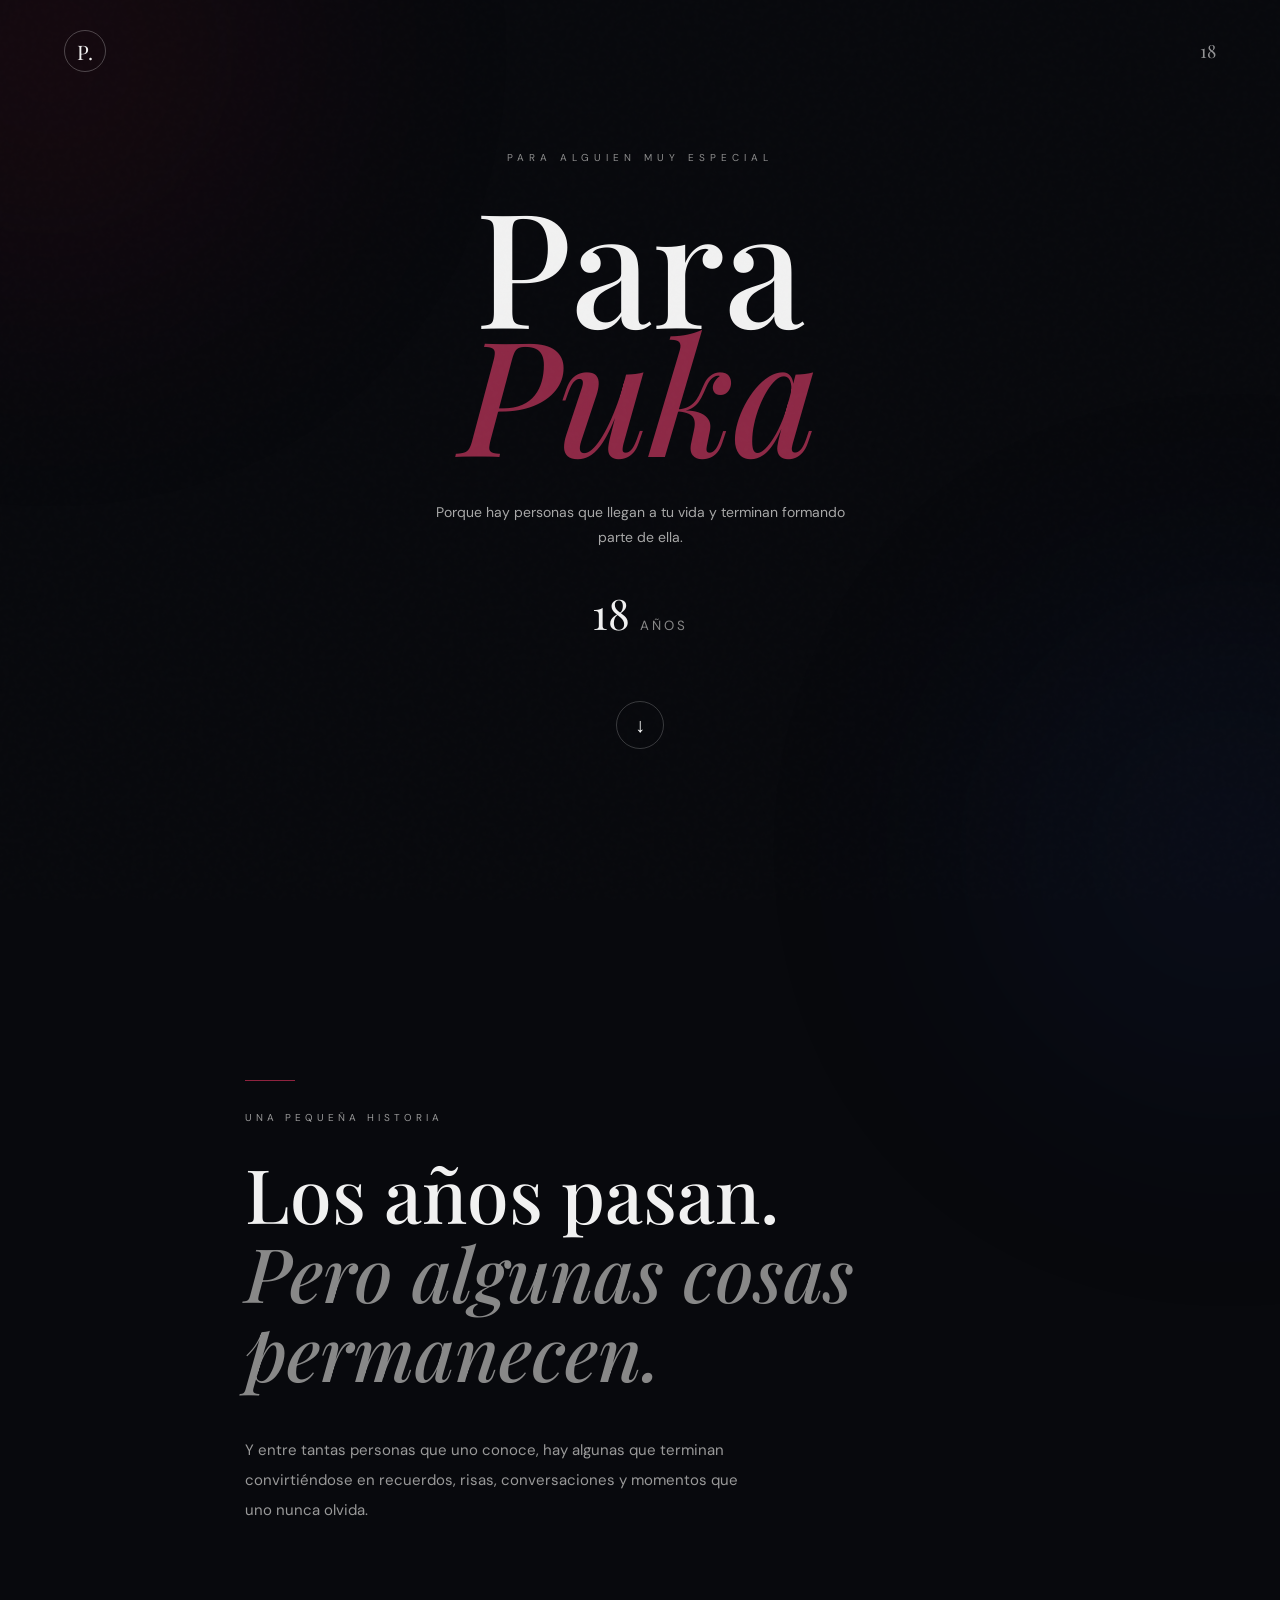
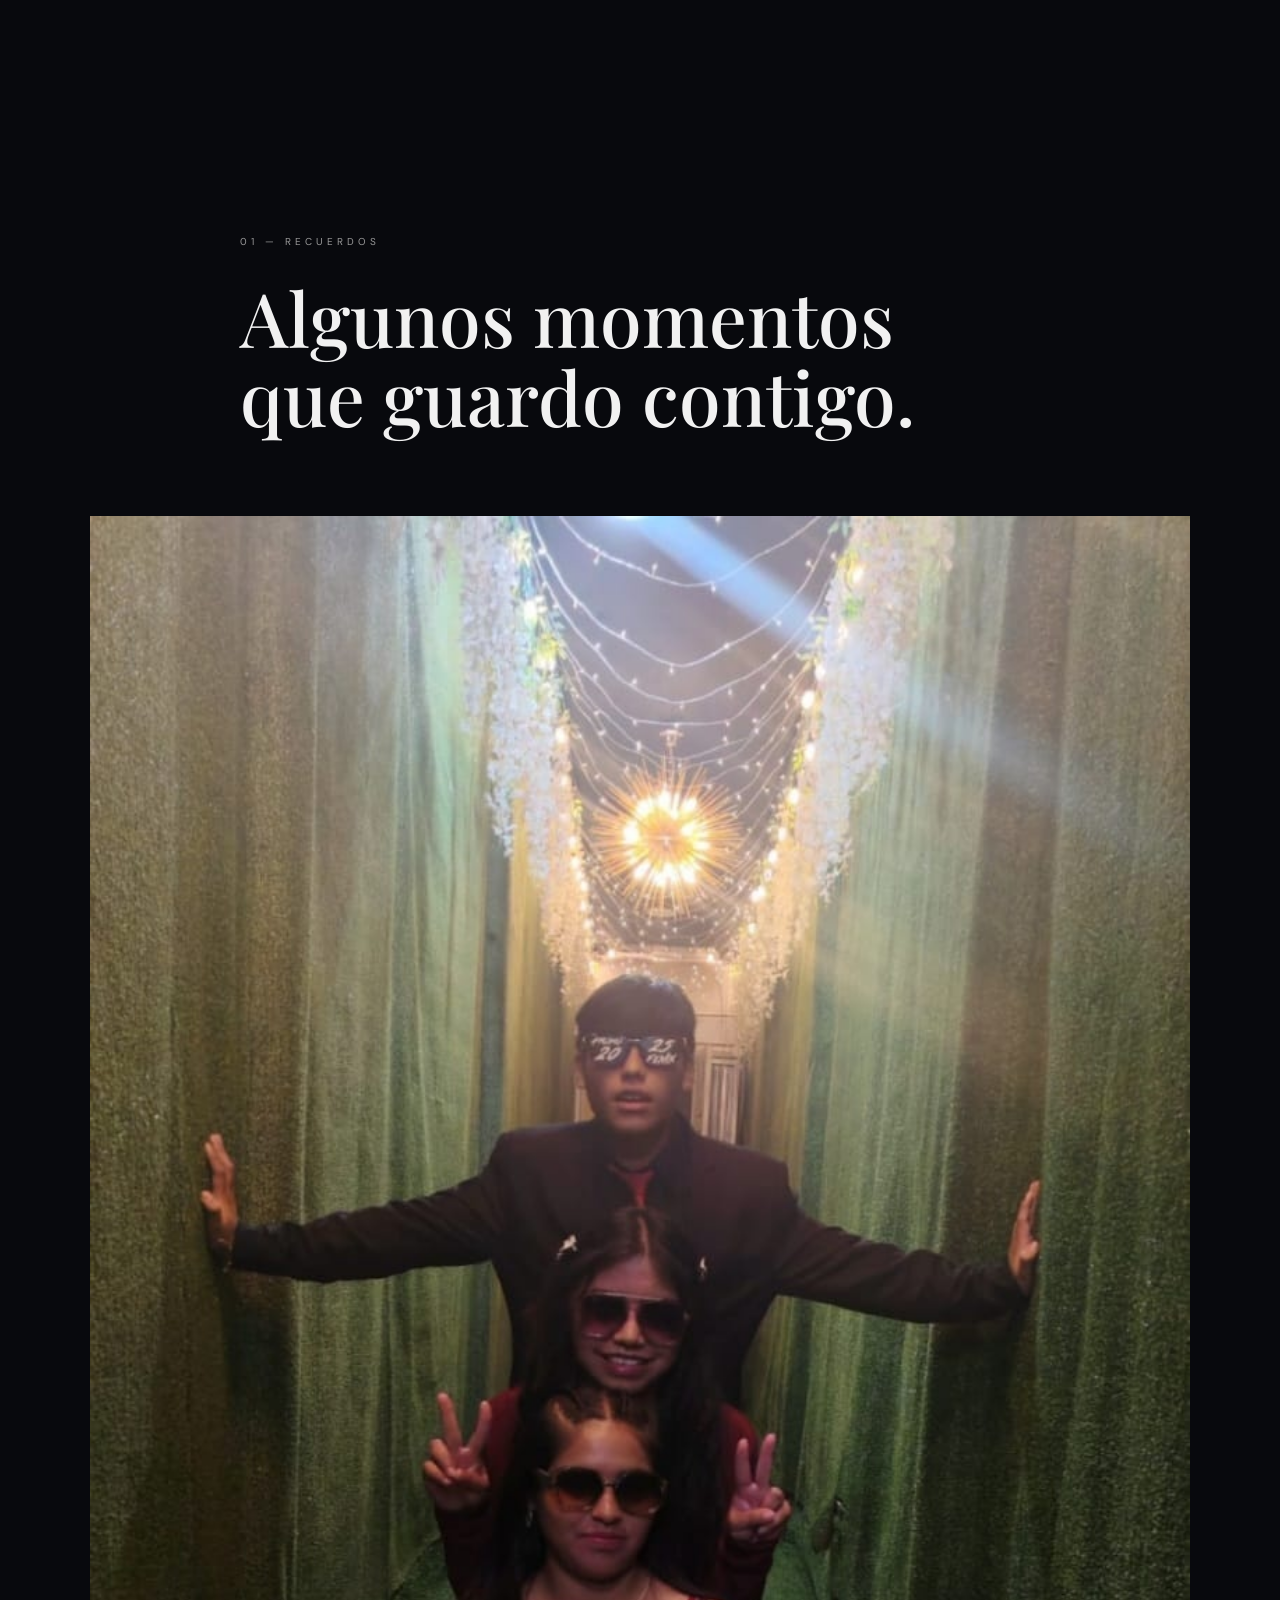
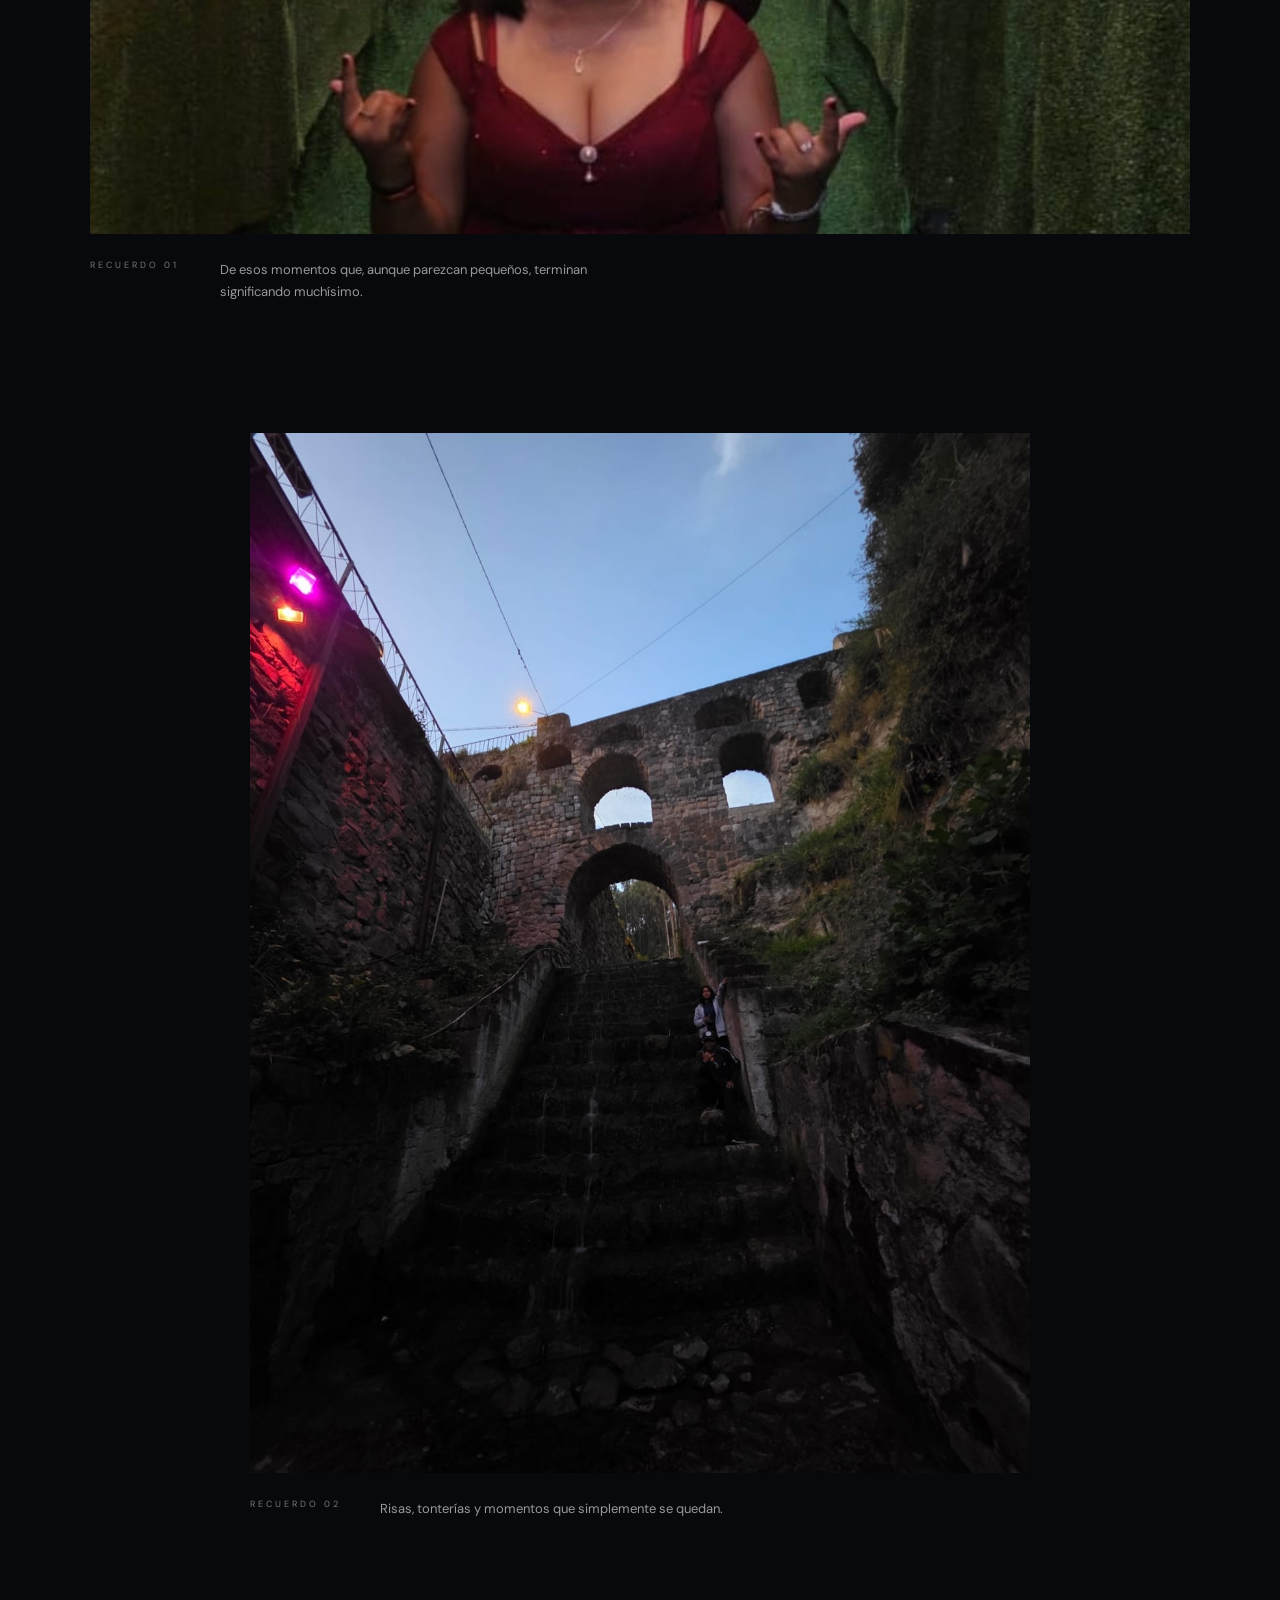
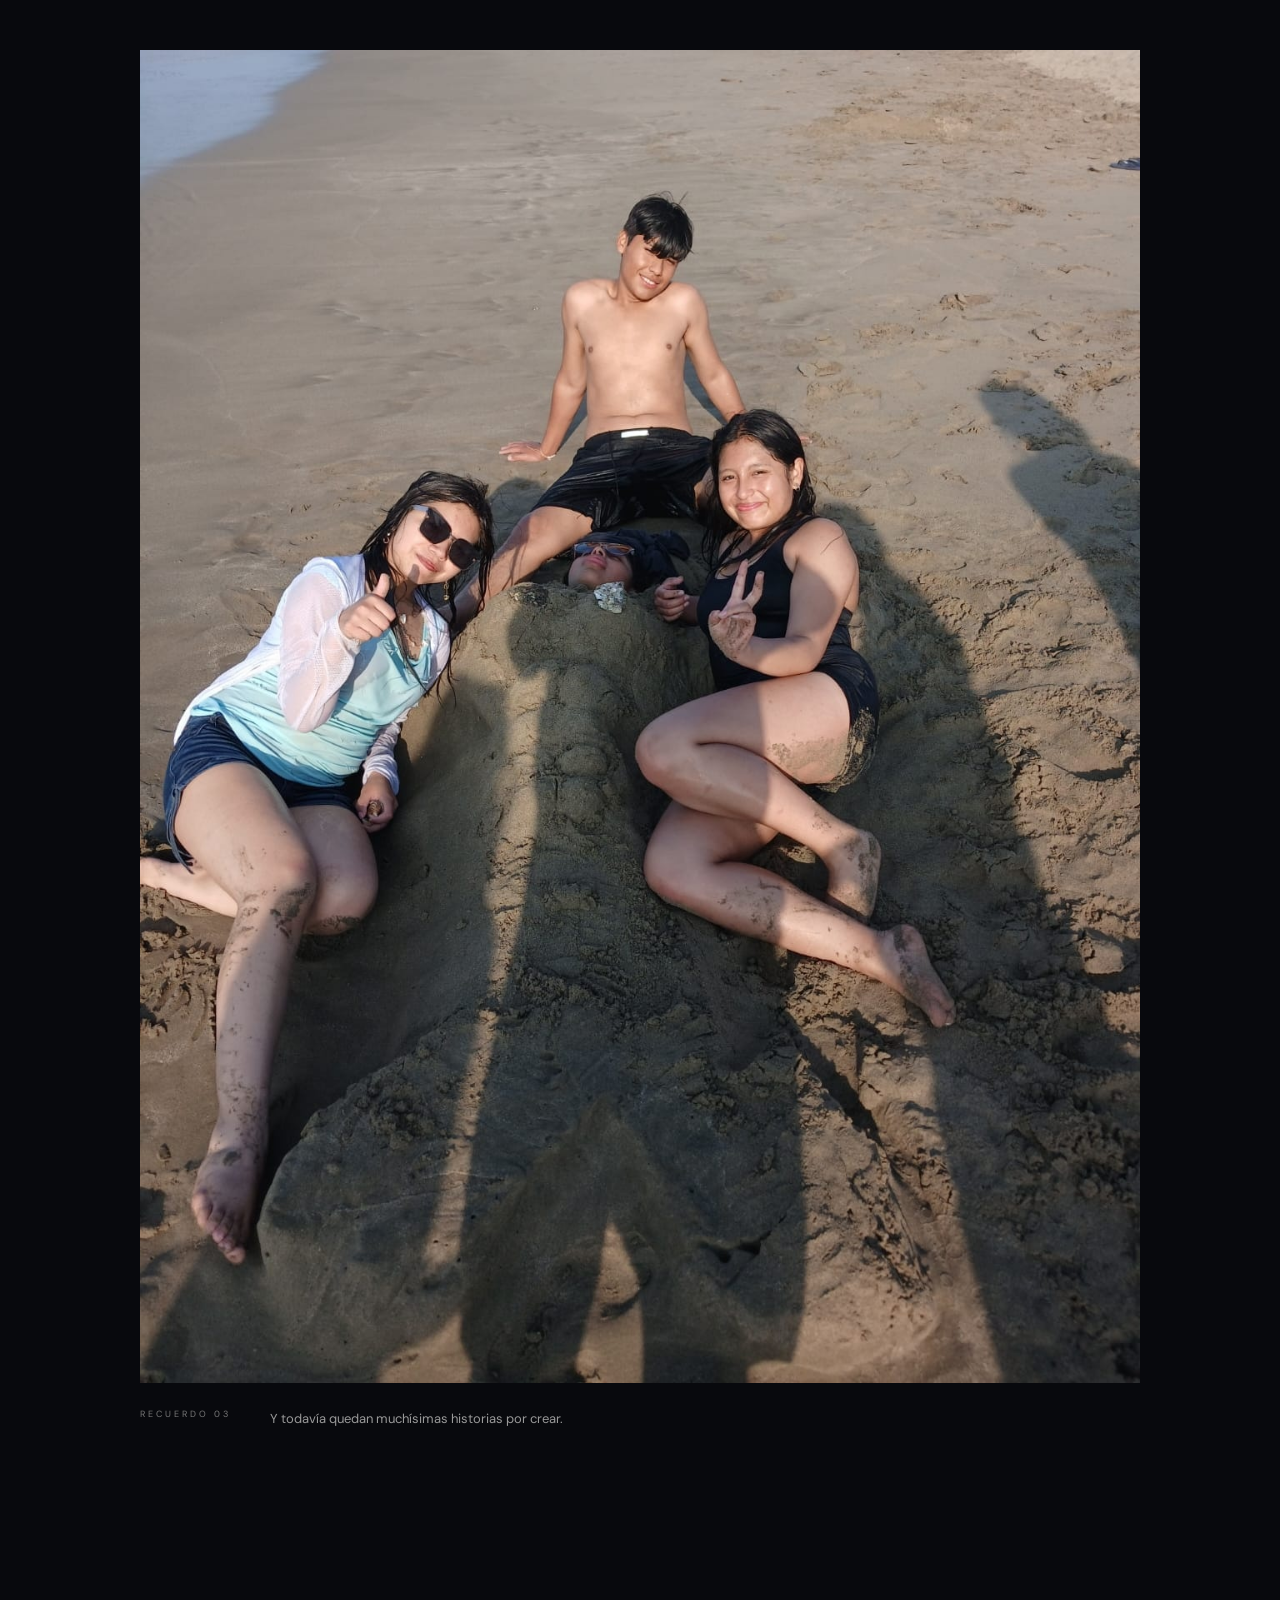
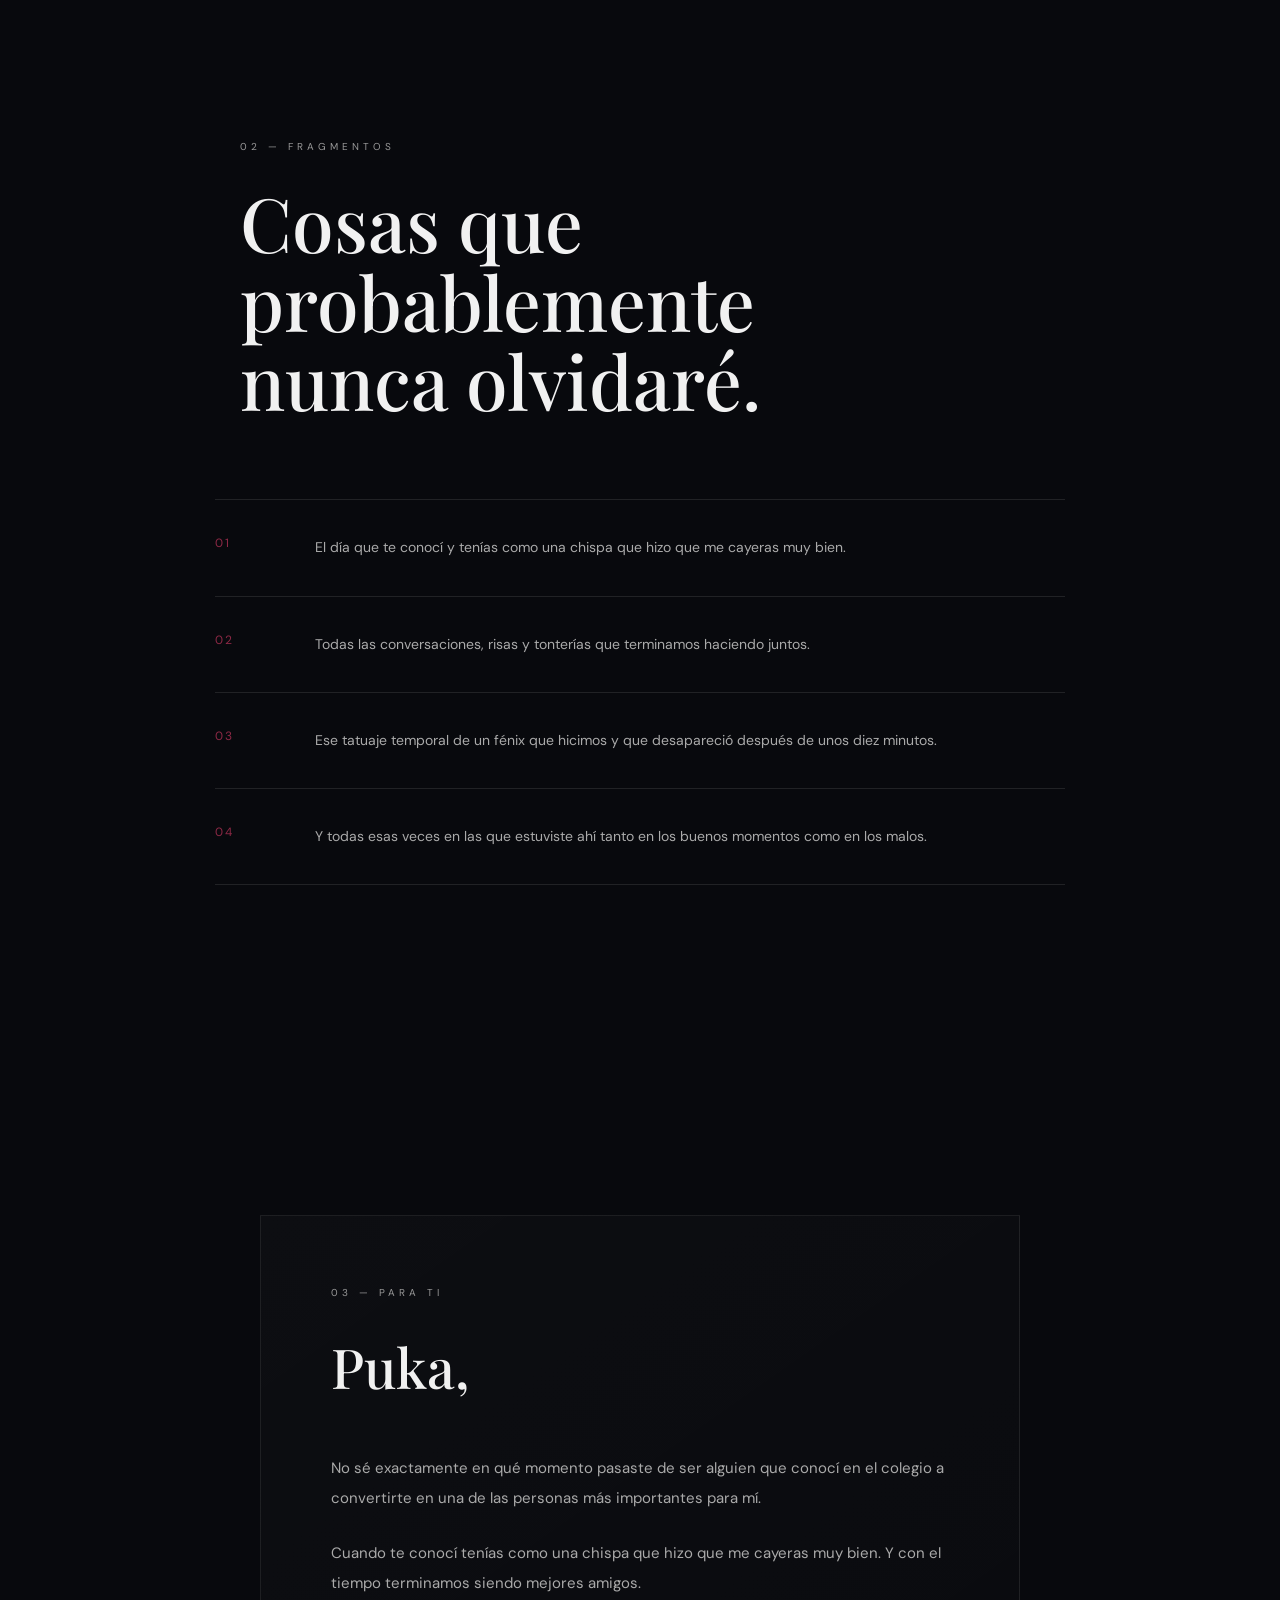
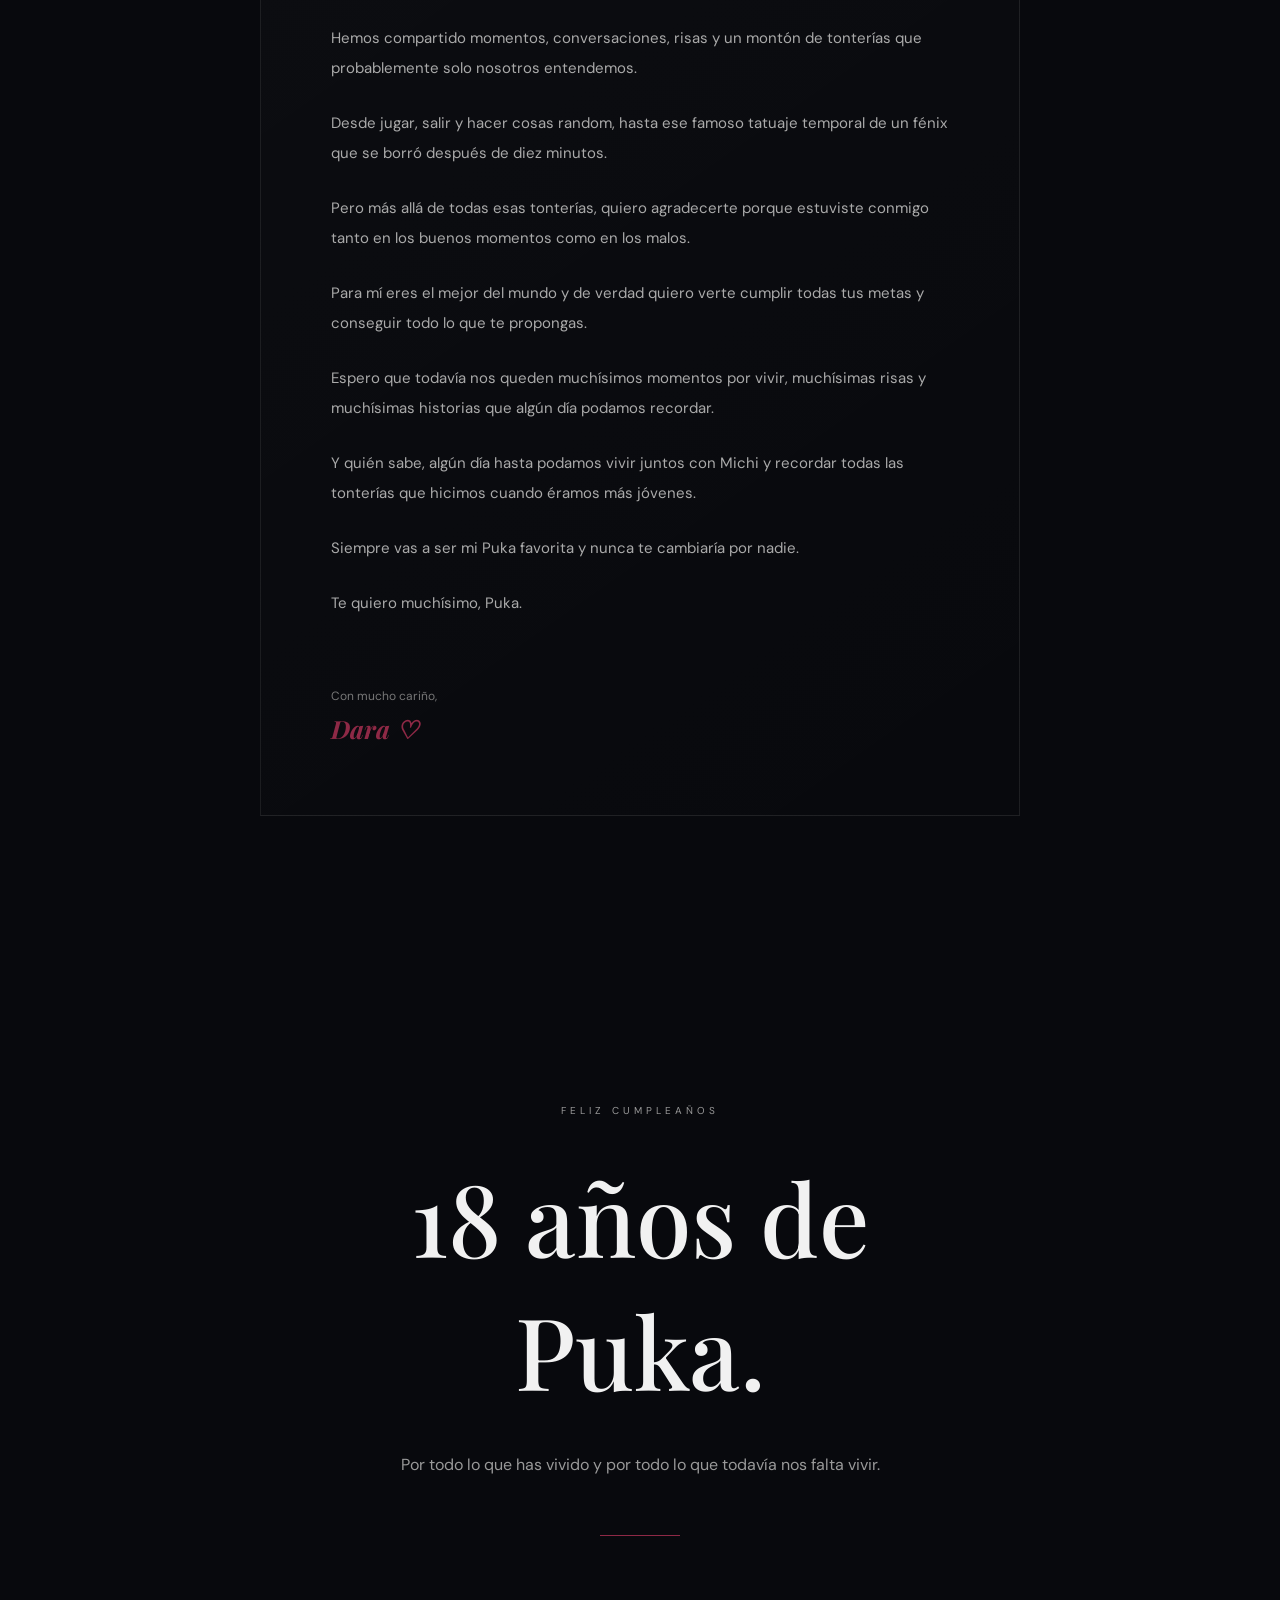
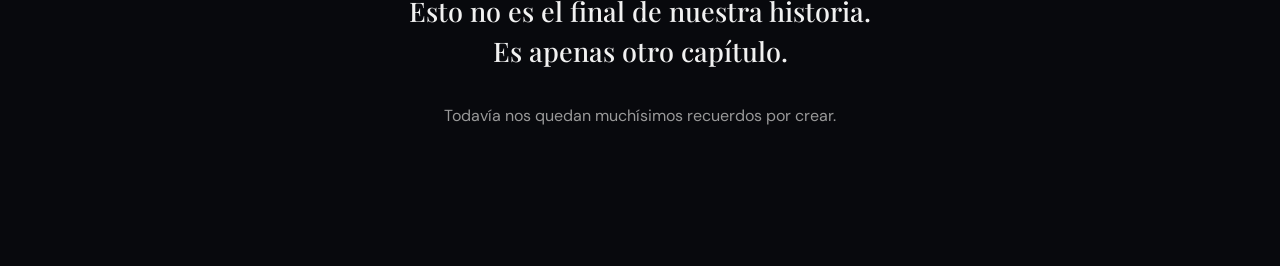
==== index.html @ 5490a680 "Add files via upload" ====
<!DOCTYPE html>
<html lang="es">
<head>
    <meta charset="UTF-8">
    <meta name="viewport" content="width=device-width, initial-scale=1.0">

    <title>Para Puka ♡</title>

    <link rel="preconnect" href="https://fonts.googleapis.com">
    <link rel="preconnect" href="https://fonts.gstatic.com" crossorigin>

    <link href="https://fonts.googleapis.com/css2?family=DM+Sans:wght@300;400;500;600&family=Playfair+Display:ital,wght@0,500;0,600;1,500;1,600&display=swap" rel="stylesheet">

    <link rel="stylesheet" href="style.css">
</head>

<body>

    <!-- DECORACIÓN -->
    <div class="luz luz-1"></div>
    <div class="luz luz-2"></div>
    <div class="grano"></div>

    <!-- ENCABEZADO -->
    <header class="encabezado">
        <div class="logo">P.</div>
        <div class="numero">18</div>
    </header>


    <!-- PORTADA -->
    <main>

        <section class="inicio" id="inicio">

            <div class="inicio-contenido">

                <p class="mini-titulo">PARA ALGUIEN MUY ESPECIAL</p>

                <h1>
                    Para<br>
                    <span>Puka</span>
                </h1>

                <p class="frase">
                    Porque hay personas que llegan a tu vida
                    y terminan formando parte de ella.
                </p>

                <div class="edad">
                    <span>18</span>
                    <small>AÑOS</small>
                </div>

                <button class="flecha" onclick="irARecuerdos()">
                    ↓
                </button>

            </div>

        </section>


        <!-- INTRODUCCIÓN -->
        <section class="introduccion">

            <div class="linea"></div>

            <p class="etiqueta">UNA PEQUEÑA HISTORIA</p>

            <h2>
                Los años pasan.<br>
                <i>Pero algunas cosas permanecen.</i>
            </h2>

            <p class="texto-intro">
                Y entre tantas personas que uno conoce,
                hay algunas que terminan convirtiéndose
                en recuerdos, risas, conversaciones y
                momentos que uno nunca olvida.
            </p>

        </section>


        <!-- RECUERDOS -->
        <section class="recuerdos" id="recuerdos">

            <div class="titulo-seccion">

                <p class="etiqueta">01 — RECUERDOS</p>

                <h2>
                    Algunos momentos<br>
                    que guardo contigo.
                </h2>

            </div>


            <div class="galeria">


                <!-- FOTO 1 -->
                <article class="foto foto-grande">

                    <div class="foto-contenedor">

                        <img
                            src="fotos/foto1.jpg"
                            alt="Recuerdo con Puka"
                            onclick="abrirVisor(this)"
                        >

                        <!-- HOT WHEELS -->
                        <img
                            class="hotwheel hotwheel-1"
                            src="fotos/hotwheels/carrito1.png"
                            alt=""
                        >

                    </div>

                    <div class="foto-info">

                        <span>RECUERDO 01</span>

                        <p>
                            De esos momentos que,
                            aunque parezcan pequeños,
                            terminan significando muchísimo.
                        </p>

                    </div>

                </article>


                <!-- FOTO 2 -->
                <article class="foto foto-pequena">

                    <div class="foto-contenedor">

                        <img
                            src="fotos/foto2.jpg"
                            alt="Recuerdo con Puka"
                            onclick="abrirVisor(this)"
                        >

                        <!-- HOT WHEELS -->
                        <img
                            class="hotwheel hotwheel-2"
                            src="fotos/hotwheels/carrito2.png"
                            alt=""
                        >

                    </div>

                    <div class="foto-info">

                        <span>RECUERDO 02</span>

                        <p>
                            Risas, tonterías y momentos
                            que simplemente se quedan.
                        </p>

                    </div>

                </article>


                <!-- FOTO 3 -->
                <article class="foto foto-ancha">

                    <div class="foto-contenedor">

                        <img
                            src="fotos/foto3.jpg"
                            alt="Recuerdo con Puka"
                            onclick="abrirVisor(this)"
                        >

                        <!-- HOT WHEELS -->
                        <img
                            class="hotwheel hotwheel-3"
                            src="fotos/hotwheels/carrito3.png"
                            alt=""
                        >

                    </div>

                    <div class="foto-info">

                        <span>RECUERDO 03</span>

                        <p>
                            Y todavía quedan muchísimas
                            historias por crear.
                        </p>

                    </div>

                </article>

            </div>

        </section>


        <!-- FRAGMENTOS -->
        <section class="fragmentos">

            <div class="titulo-seccion">

                <p class="etiqueta">02 — FRAGMENTOS</p>

                <h2>
                    Cosas que probablemente<br>
                    nunca olvidaré.
                </h2>

            </div>


            <div class="lista-recuerdos">

                <div class="recuerdo">

                    <span>01</span>

                    <p>
                        El día que te conocí y tenías
                        como una chispa que hizo que
                        me cayeras muy bien.
                    </p>

                </div>


                <div class="recuerdo">

                    <span>02</span>

                    <p>
                        Todas las conversaciones,
                        risas y tonterías que terminamos
                        haciendo juntos.
                    </p>

                </div>


                <div class="recuerdo">

                    <span>03</span>

                    <p>
                        Ese tatuaje temporal de un
                        fénix que hicimos y que desapareció
                        después de unos diez minutos.
                    </p>

                </div>


                <div class="recuerdo">

                    <span>04</span>

                    <p>
                        Y todas esas veces en las que
                        estuviste ahí tanto en los buenos
                        momentos como en los malos.
                    </p>

                </div>

            </div>

        </section>


        <!-- CARTA -->
        <section class="carta-seccion">

            <div class="carta">

                <p class="etiqueta">03 — PARA TI</p>

                <h2>
                    Puka,
                </h2>

                <div class="texto-carta">

                    <p>
                        No sé exactamente en qué momento
                        pasaste de ser alguien que conocí
                        en el colegio a convertirte en una
                        de las personas más importantes
                        para mí.
                    </p>

                    <p>
                        Cuando te conocí tenías como una
                        chispa que hizo que me cayeras muy
                        bien. Y con el tiempo terminamos
                        siendo mejores amigos.
                    </p>

                    <p>
                        Hemos compartido momentos,
                        conversaciones, risas y un montón
                        de tonterías que probablemente
                        solo nosotros entendemos.
                    </p>

                    <p>
                        Desde jugar, salir y hacer cosas
                        random, hasta ese famoso tatuaje
                        temporal de un fénix que se borró
                        después de diez minutos.
                    </p>

                    <p>
                        Pero más allá de todas esas
                        tonterías, quiero agradecerte
                        porque estuviste conmigo tanto
                        en los buenos momentos como en
                        los malos.
                    </p>

                    <p>
                        Para mí eres el mejor del mundo
                        y de verdad quiero verte cumplir
                        todas tus metas y conseguir todo
                        lo que te propongas.
                    </p>

                    <p>
                        Espero que todavía nos queden
                        muchísimos momentos por vivir,
                        muchísimas risas y muchísimas
                        historias que algún día podamos
                        recordar.
                    </p>

                    <p>
                        Y quién sabe, algún día hasta
                        podamos vivir juntos con Michi
                        y recordar todas las tonterías
                        que hicimos cuando éramos más
                        jóvenes.
                    </p>

                    <p>
                        Siempre vas a ser mi Puka favorita
                        y nunca te cambiaría por nadie.
                    </p>

                    <p>
                        Te quiero muchísimo, Puka.
                    </p>

                </div>

                <div class="firma">

                    <span>Con mucho cariño,</span>

                    <strong>Dara ♡</strong>

                </div>

            </div>

        </section>


        <!-- FINAL -->
        <section class="final">

            <div class="final-contenido">

                <p class="etiqueta">FELIZ CUMPLEAÑOS</p>

                <h2>
                    18 años de Puka.
                </h2>

                <p>
                    Por todo lo que has vivido
                    y por todo lo que todavía
                    nos falta vivir.
                </p>

                <div class="final-linea"></div>

                <h3>
                    Esto no es el final de nuestra historia.
                    <br>
                    Es apenas otro capítulo.
                </h3>

                <p class="ultimo">
                    Todavía nos quedan muchísimos
                    recuerdos por crear.
                </p>

            </div>

        </section>

    </main>


    <!-- VISOR DE FOTOS -->
    <div class="visor" id="visor">

        <button
            class="cerrar-visor"
            onclick="cerrarVisor()"
        >
            ×
        </button>

        <img
            id="imagen-visor"
            src=""
            alt="Fotografía ampliada"
        >

    </div>


    <!-- SCRIPT -->
    <script src="script.js"></script>

</body>
</html>
---- style.css ----
/* =====================================================
   CONFIGURACIÓN GENERAL
===================================================== */

* {
    margin: 0;
    padding: 0;
    box-sizing: border-box;
}

html {
    scroll-behavior: smooth;
}

body {
    background: #08090d;
    color: #f1f1f1;
    font-family: "DM Sans", sans-serif;
    overflow-x: hidden;
}


/* =====================================================
   FONDO
===================================================== */

.luz {
    position: fixed;
    width: 500px;
    height: 500px;
    border-radius: 50%;
    filter: blur(130px);
    opacity: 0.12;
    pointer-events: none;
    z-index: -3;
}

.luz-1 {
    background: #7a0d27;
    top: -200px;
    left: -200px;
}

.luz-2 {
    background: #152d72;
    right: -200px;
    bottom: -200px;
}

.grano {
    position: fixed;
    inset: 0;
    pointer-events: none;
    opacity: 0.035;
    z-index: 100;
    background-image: url("data:image/svg+xml,%3Csvg viewBox='0 0 180 180' xmlns='http://www.w3.org/2000/svg'%3E%3Cfilter id='n'%3E%3CfeTurbulence type='fractalNoise' baseFrequency='.9' numOctaves='3' stitchTiles='stitch'/%3E%3C/filter%3E%3Crect width='100%25' height='100%25' filter='url(%23n)' opacity='.4'/%3E%3C/svg%3E");
}


/* =====================================================
   ENCABEZADO
===================================================== */

.encabezado {
    position: absolute;
    top: 30px;
    left: 5%;
    right: 5%;

    display: flex;
    justify-content: space-between;
    align-items: center;

    z-index: 20;
}

.logo {
    width: 42px;
    height: 42px;

    border: 1px solid rgba(255,255,255,0.25);
    border-radius: 50%;

    display: flex;
    align-items: center;
    justify-content: center;

    font-family: "Playfair Display", serif;
    font-size: 20px;
}

.numero {
    font-family: "Playfair Display", serif;
    font-size: 18px;
    opacity: 0.6;
}


/* =====================================================
   ELEMENTOS GENERALES
===================================================== */

.etiqueta {
    font-size: 10px;
    letter-spacing: 4px;
    color: #999;
    margin-bottom: 30px;
}

.linea {
    width: 50px;
    height: 1px;
    background: #8f233f;
    margin-bottom: 30px;
}


/* =====================================================
   PORTADA
===================================================== */

.inicio {
    min-height: 100vh;

    display: flex;
    align-items: center;
    justify-content: center;

    text-align: center;

    padding: 100px 20px;
}

.inicio-contenido {
    max-width: 700px;
}

.mini-titulo {
    font-size: 10px;
    letter-spacing: 5px;
    color: #8d8d8d;
    margin-bottom: 35px;
}

.inicio h1 {
    font-family: "Playfair Display", serif;
    font-size: clamp(70px, 14vw, 160px);
    line-height: 0.8;
    font-weight: 500;
}

.inicio h1 span {
    font-style: italic;
    color: #8e2946;
}

.frase {
    max-width: 430px;
    margin: 45px auto 35px;

    color: #a8a8a8;
    font-size: 14px;
    line-height: 1.8;
}

.edad {
    display: flex;
    align-items: baseline;
    justify-content: center;
    gap: 10px;

    margin-bottom: 60px;
}

.edad span {
    font-family: "Playfair Display", serif;
    font-size: 42px;
}

.edad small {
    color: #888;
    letter-spacing: 3px;
}

.flecha {
    width: 48px;
    height: 48px;

    border: 1px solid rgba(255,255,255,0.2);
    border-radius: 50%;

    background: transparent;
    color: white;

    font-size: 20px;

    cursor: pointer;

    transition: 0.3s;
}

.flecha:hover {
    background: rgba(255,255,255,0.08);
    transform: translateY(5px);
}


/* =====================================================
   INTRODUCCIÓN
===================================================== */

.introduccion {
    max-width: 850px;
    margin: auto;

    padding: 180px 30px;
}

.introduccion h2 {
    font-family: "Playfair Display", serif;
    font-size: clamp(40px, 6vw, 75px);
    font-weight: 500;
    line-height: 1.05;

    margin-bottom: 45px;
}

.introduccion h2 i {
    color: #888;
}

.texto-intro {
    max-width: 500px;

    font-size: 15px;
    line-height: 2;

    color: #999;
}


/* =====================================================
   RECUERDOS
===================================================== */

.recuerdos {
    padding: 130px 6%;
}

.titulo-seccion {
    max-width: 800px;
    margin: 0 auto 80px;
}

.titulo-seccion h2 {
    font-family: "Playfair Display", serif;
    font-size: clamp(40px, 6vw, 75px);
    font-weight: 500;
    line-height: 1.05;
}


/* =====================================================
   GALERÍA
===================================================== */

.galeria {
    max-width: 1100px;
    margin: auto;

    display: flex;
    flex-direction: column;
    gap: 130px;
}


/* =====================================================
   FOTOS
===================================================== */

.foto {
    position: relative;
}

.foto-contenedor {
    position: relative;

    display: flex;
    justify-content: center;
    align-items: center;

    width: 100%;

    overflow: visible;
}

.foto img:not(.hotwheel) {
    display: block;

    width: 100%;
    height: auto;

    object-fit: contain;

    background: #08090d;

    cursor: zoom-in;

    transition:
        transform 0.5s ease,
        filter 0.5s ease;
}


/*
   IMPORTANTE:
   Las imágenes ahora mantienen
   completamente su proporción.
   No se recortan.
*/

.foto-grande img:not(.hotwheel) {
    max-width: 100%;
}

.foto-pequena {
    max-width: 780px;
    margin-left: auto;
    margin-right: auto;
}

.foto-ancha {
    max-width: 1000px;
    margin-left: auto;
    margin-right: auto;
}

.foto img:not(.hotwheel):hover {
    transform: scale(1.01);
    filter: brightness(1.08);
}


/* =====================================================
   INFORMACIÓN DE LAS FOTOS
===================================================== */

.foto-info {
    display: flex;
    align-items: flex-start;
    gap: 30px;

    margin-top: 25px;
}

.foto-info span {
    font-size: 9px;
    letter-spacing: 3px;
    color: #777;

    min-width: 100px;
}

.foto-info p {
    color: #999;
    font-size: 13px;
    line-height: 1.7;
    max-width: 400px;
}


/* =====================================================
   HOT WHEELS
===================================================== */

.hotwheel {
    position: absolute;

    width: 90px;
    height: auto !important;

    z-index: 5;

    pointer-events: none;

    filter:
        drop-shadow(0 12px 10px rgba(0,0,0,0.7));

    animation: carritoFlotando 4s ease-in-out infinite;
}


/* CARRO 1 */

.hotwheel-1 {
    right: -35px;
    top: 8%;

    transform: rotate(8deg);
}


/* CARRO 2 */

.hotwheel-2 {
    left: -35px;
    bottom: 8%;

    width: 80px;

    transform: rotate(-10deg);

    animation-delay: 1s;
}


/* CARRO 3 */

.hotwheel-3 {
    right: -30px;
    bottom: 5%;

    width: 85px;

    transform: rotate(6deg);

    animation-delay: 2s;
}


@keyframes carritoFlotando {

    0%,
    100% {
        margin-top: 0;
    }

    50% {
        margin-top: -8px;
    }

}


/* =====================================================
   FRAGMENTOS
===================================================== */

.fragmentos {
    padding: 180px 6%;
}

.lista-recuerdos {
    max-width: 850px;
    margin: auto;

    border-top: 1px solid rgba(255,255,255,0.1);
}

.recuerdo {
    display: grid;
    grid-template-columns: 70px 1fr;

    gap: 30px;

    padding: 35px 0;

    border-bottom: 1px solid rgba(255,255,255,0.1);
}

.recuerdo span {
    color: #8e2946;
    font-size: 12px;
    letter-spacing: 2px;
}

.recuerdo p {
    color: #aaa;
    line-height: 1.8;
    font-size: 14px;
}


/* =====================================================
   CARTA
===================================================== */

.carta-seccion {
    padding: 150px 20px;
}

.carta {
    max-width: 760px;
    margin: auto;

    padding: 70px;

    border: 1px solid rgba(255,255,255,0.08);

    background:
        linear-gradient(
            145deg,
            rgba(255,255,255,0.025),
            rgba(255,255,255,0.005)
        );
}

.carta h2 {
    font-family: "Playfair Display", serif;
    font-size: 55px;
    font-weight: 500;

    margin-bottom: 50px;
}

.texto-carta p {
    color: #aaa;

    font-size: 15px;
    line-height: 2;

    margin-bottom: 25px;
}

.firma {
    margin-top: 70px;

    display: flex;
    flex-direction: column;

    gap: 8px;
}

.firma span {
    color: #777;
    font-size: 12px;
}

.firma strong {
    font-family: "Playfair Display", serif;
    font-size: 25px;
    font-style: italic;

    color: #8e2946;
}


/* =====================================================
   FINAL
===================================================== */

.final {
    min-height: 100vh;

    display: flex;
    align-items: center;
    justify-content: center;

    text-align: center;

    padding: 100px 20px;
}

.final-contenido {
    max-width: 700px;
}

.final h2 {
    font-family: "Playfair Display", serif;
    font-size: clamp(50px, 8vw, 100px);

    font-weight: 500;

    margin-bottom: 35px;
}

.final-contenido > p {
    color: #999;
    line-height: 1.8;
}

.final-linea {
    width: 80px;
    height: 1px;

    background: #8e2946;

    margin: 55px auto;
}

.final h3 {
    font-family: "Playfair Display", serif;

    font-size: 27px;
    line-height: 1.5;

    font-weight: 500;
}

.ultimo {
    margin-top: 30px;
}


/* =====================================================
   VISOR
===================================================== */

.visor {
    position: fixed;
    inset: 0;

    background: rgba(0,0,0,0.94);

    display: none;
    align-items: center;
    justify-content: center;

    padding: 40px;

    z-index: 1000;
}

.visor.activo {
    display: flex;
}

.visor img {
    max-width: 92vw;
    max-height: 90vh;

    width: auto;
    height: auto;

    object-fit: contain;
}

.cerrar-visor {
    position: absolute;

    top: 25px;
    right: 35px;

    border: none;
    background: transparent;

    color: white;

    font-size: 42px;

    cursor: pointer;

    opacity: 0.7;

    transition: 0.3s;
}

.cerrar-visor:hover {
    opacity: 1;
}


/* =====================================================
   RESPONSIVE — CELULAR
===================================================== */

@media (max-width: 700px) {

    .encabezado {
        top: 20px;
        left: 6%;
        right: 6%;
    }

    .inicio {
        padding: 100px 25px;
    }

    .inicio h1 {
        font-size: 75px;
    }

    .introduccion {
        padding: 130px 25px;
    }

    .recuerdos {
        padding: 100px 20px;
    }

    .fragmentos {
        padding: 120px 20px;
    }

    .galeria {
        gap: 90px;
    }

    .foto-info {
        flex-direction: column;
        gap: 12px;
    }

    .foto-info span {
        min-width: auto;
    }

    .hotwheel {
        width: 65px;
    }

    .hotwheel-1 {
        right: -10px;
    }

    .hotwheel-2 {
        left: -10px;
    }

    .hotwheel-3 {
        right: -10px;
    }

    .carta-seccion {
        padding: 100px 18px;
    }

    .carta {
        padding: 35px 25px;
    }

    .carta h2 {
        font-size: 45px;
    }

    .texto-carta p {
        font-size: 14px;
    }

    .recuerdo {
        grid-template-columns: 40px 1fr;
        gap: 15px;
    }

    .final h3 {
        font-size: 22px;
    }

}


/* =====================================================
   CELULARES MUY PEQUEÑOS
===================================================== */

@media (max-width: 400px) {

    .inicio h1 {
        font-size: 65px;
    }

    .inicio-contenido {
        width: 100%;
    }

    .titulo-seccion h2 {
        font-size: 40px;
    }

    .introduccion h2 {
        font-size: 40px;
    }

}
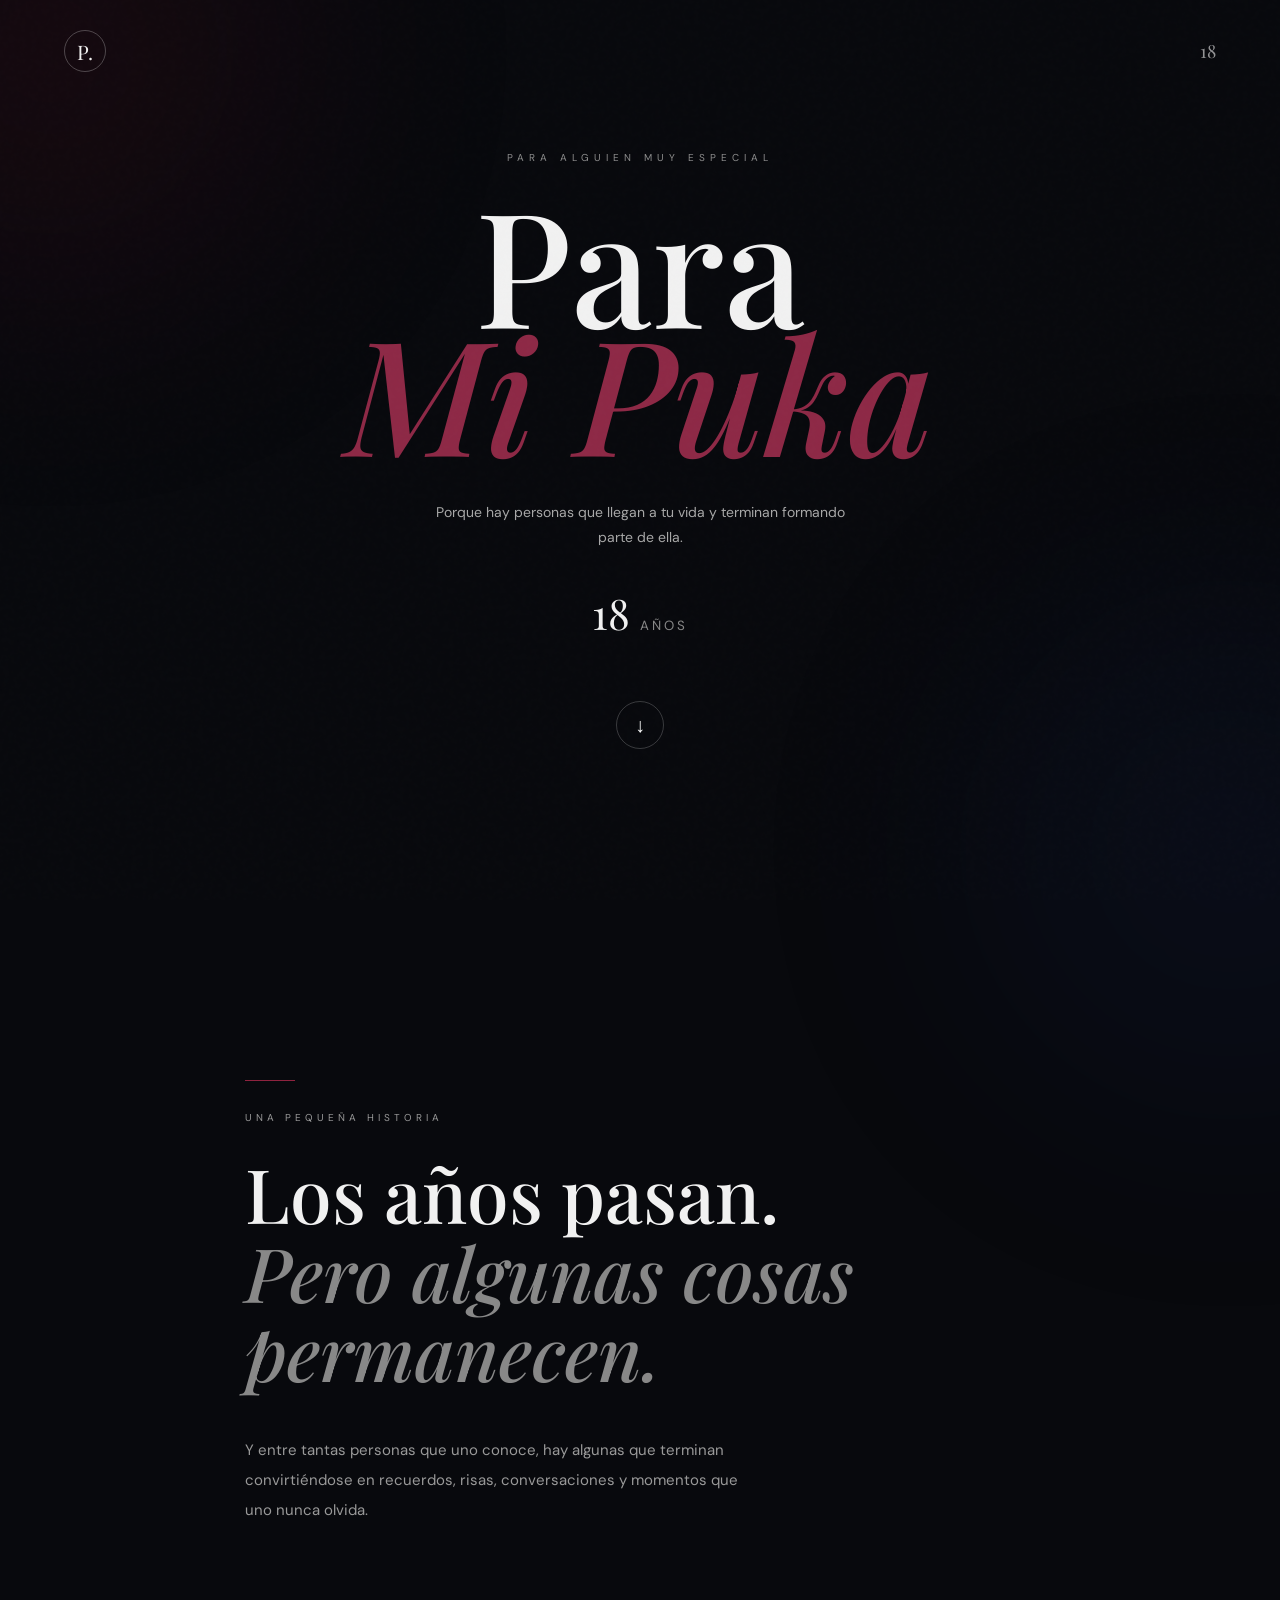
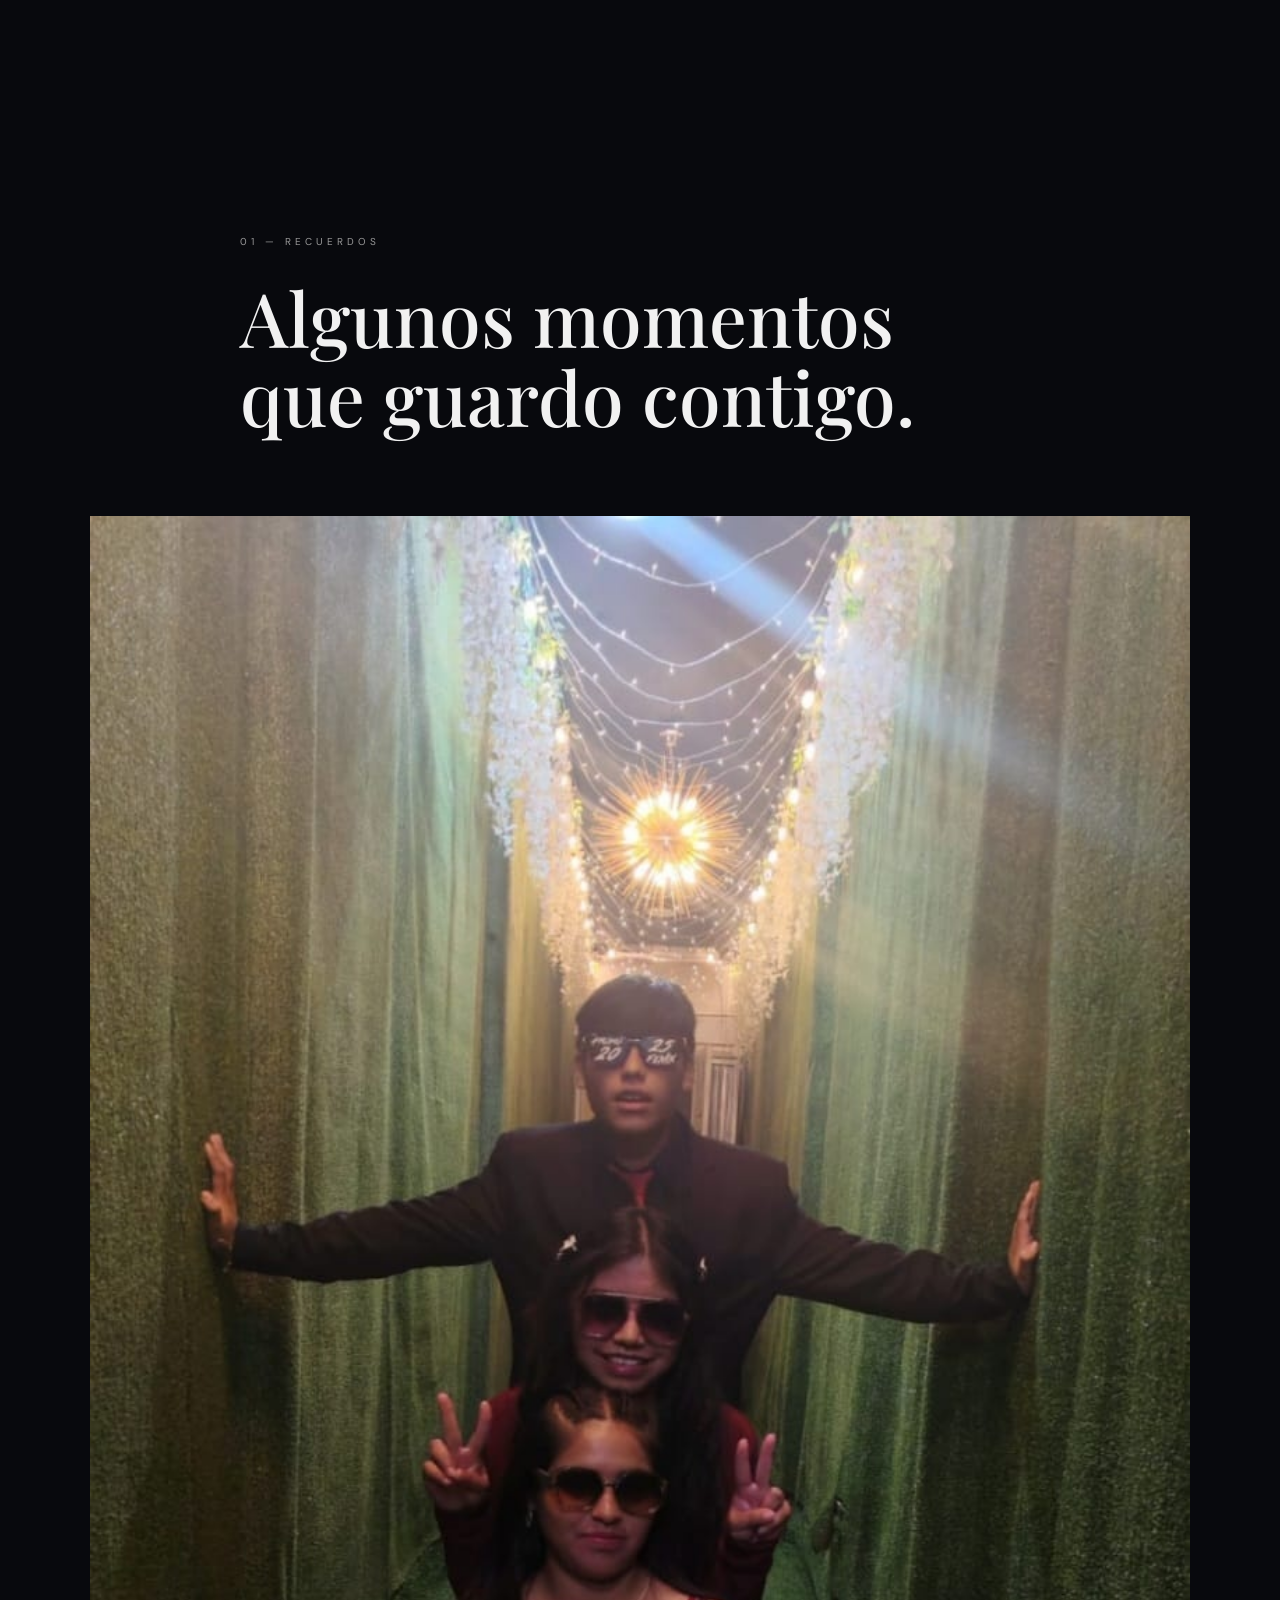
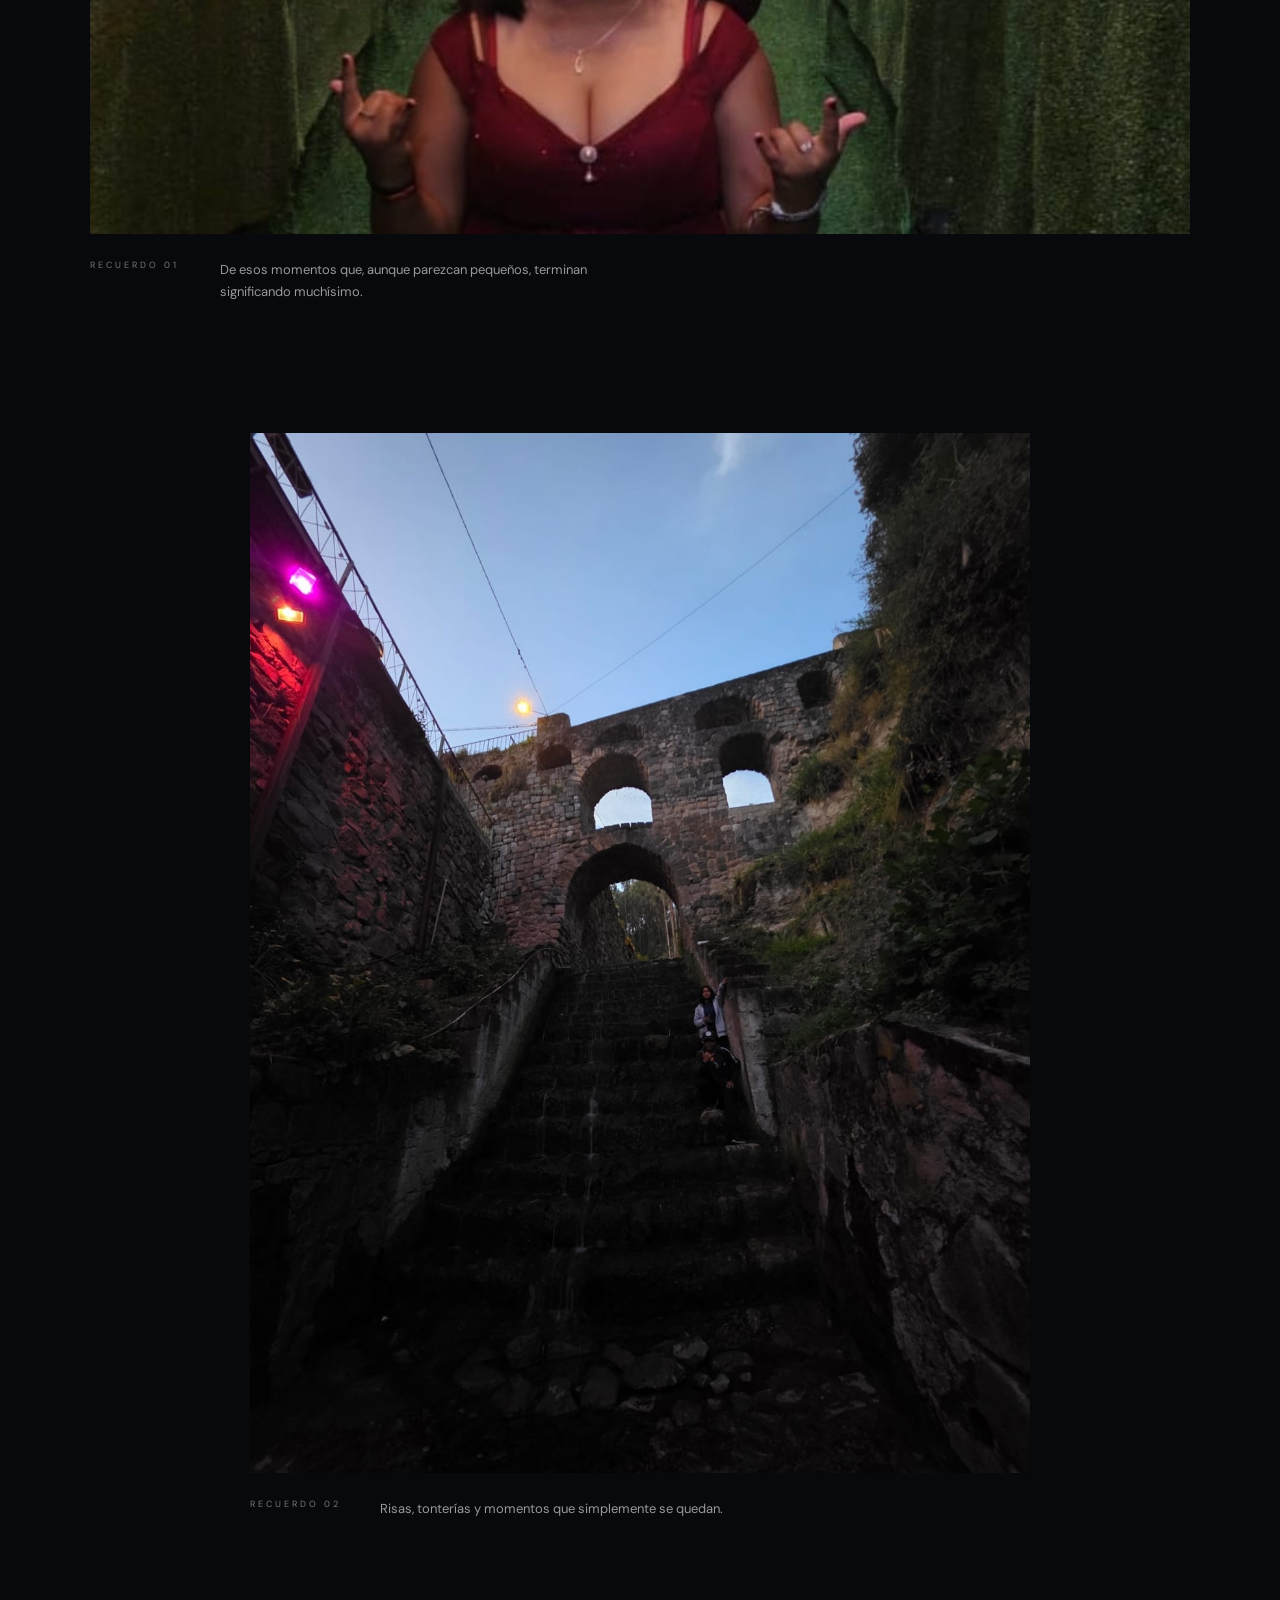
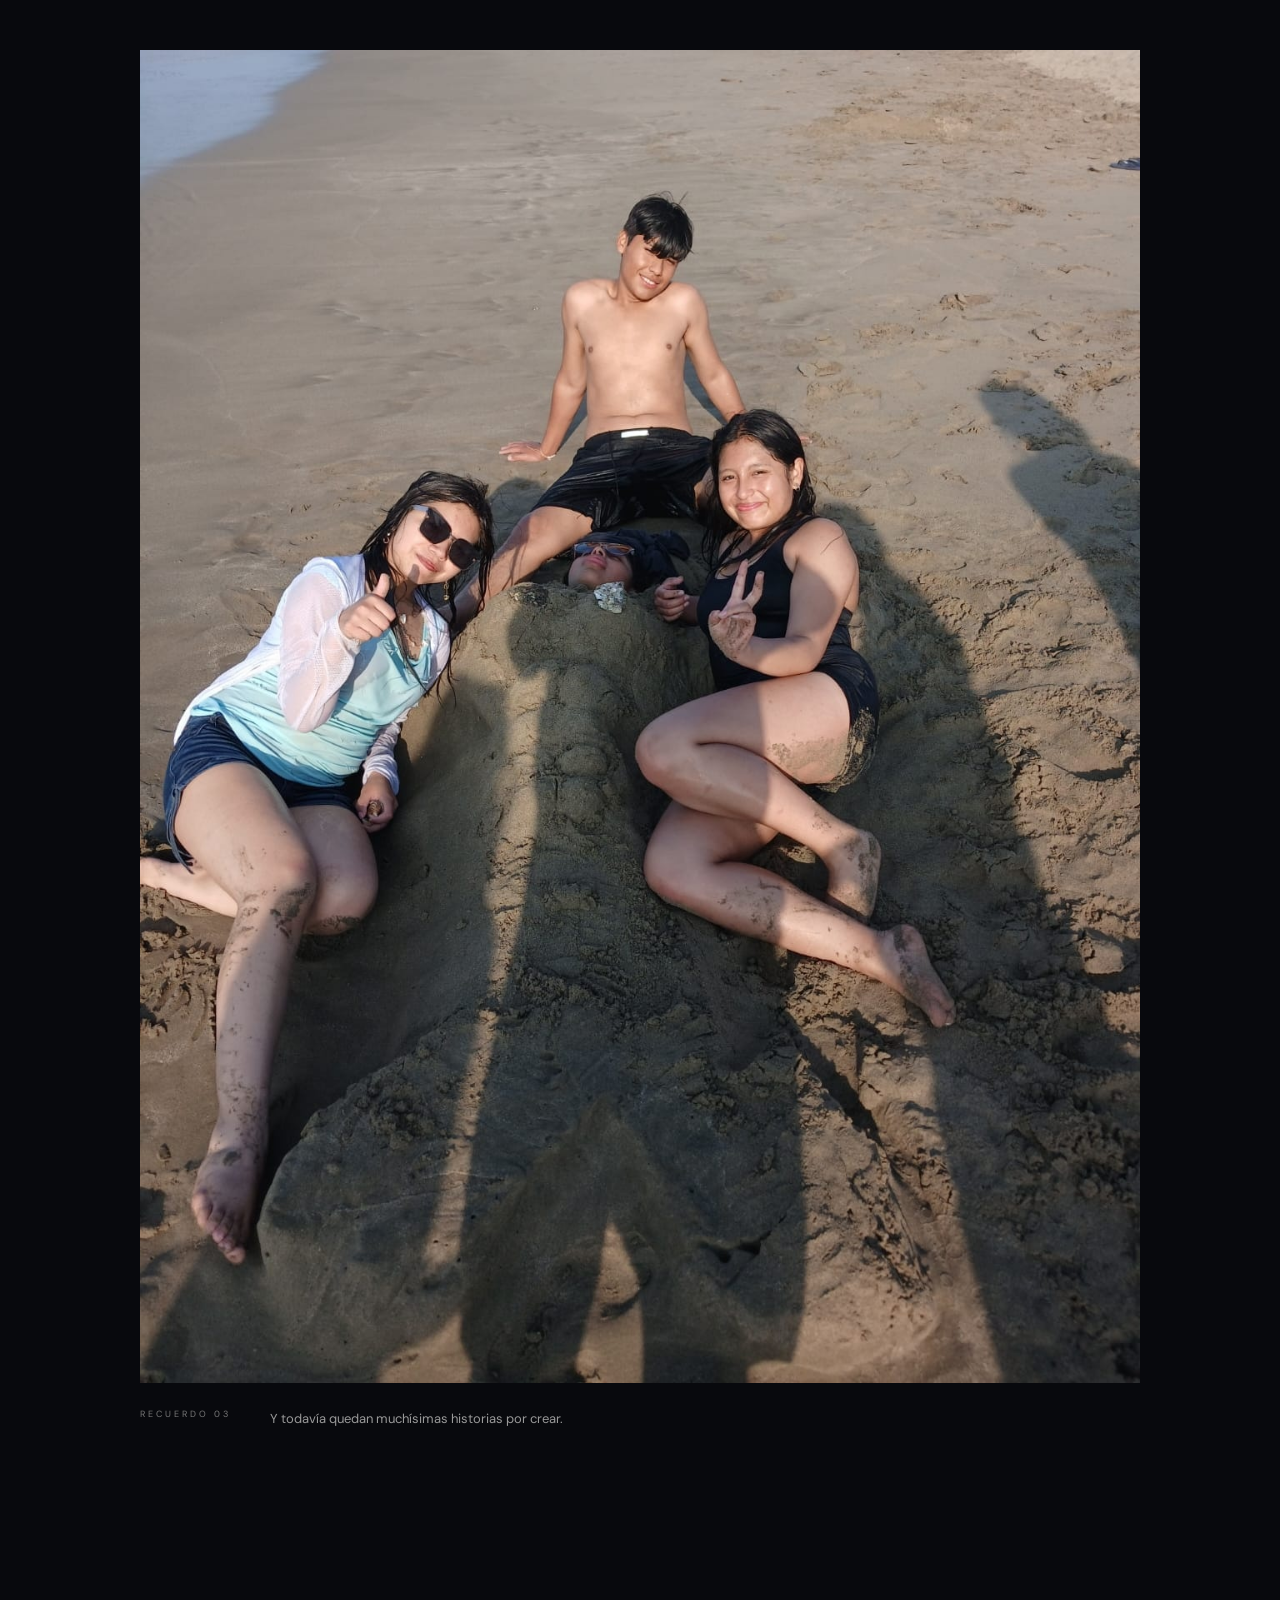
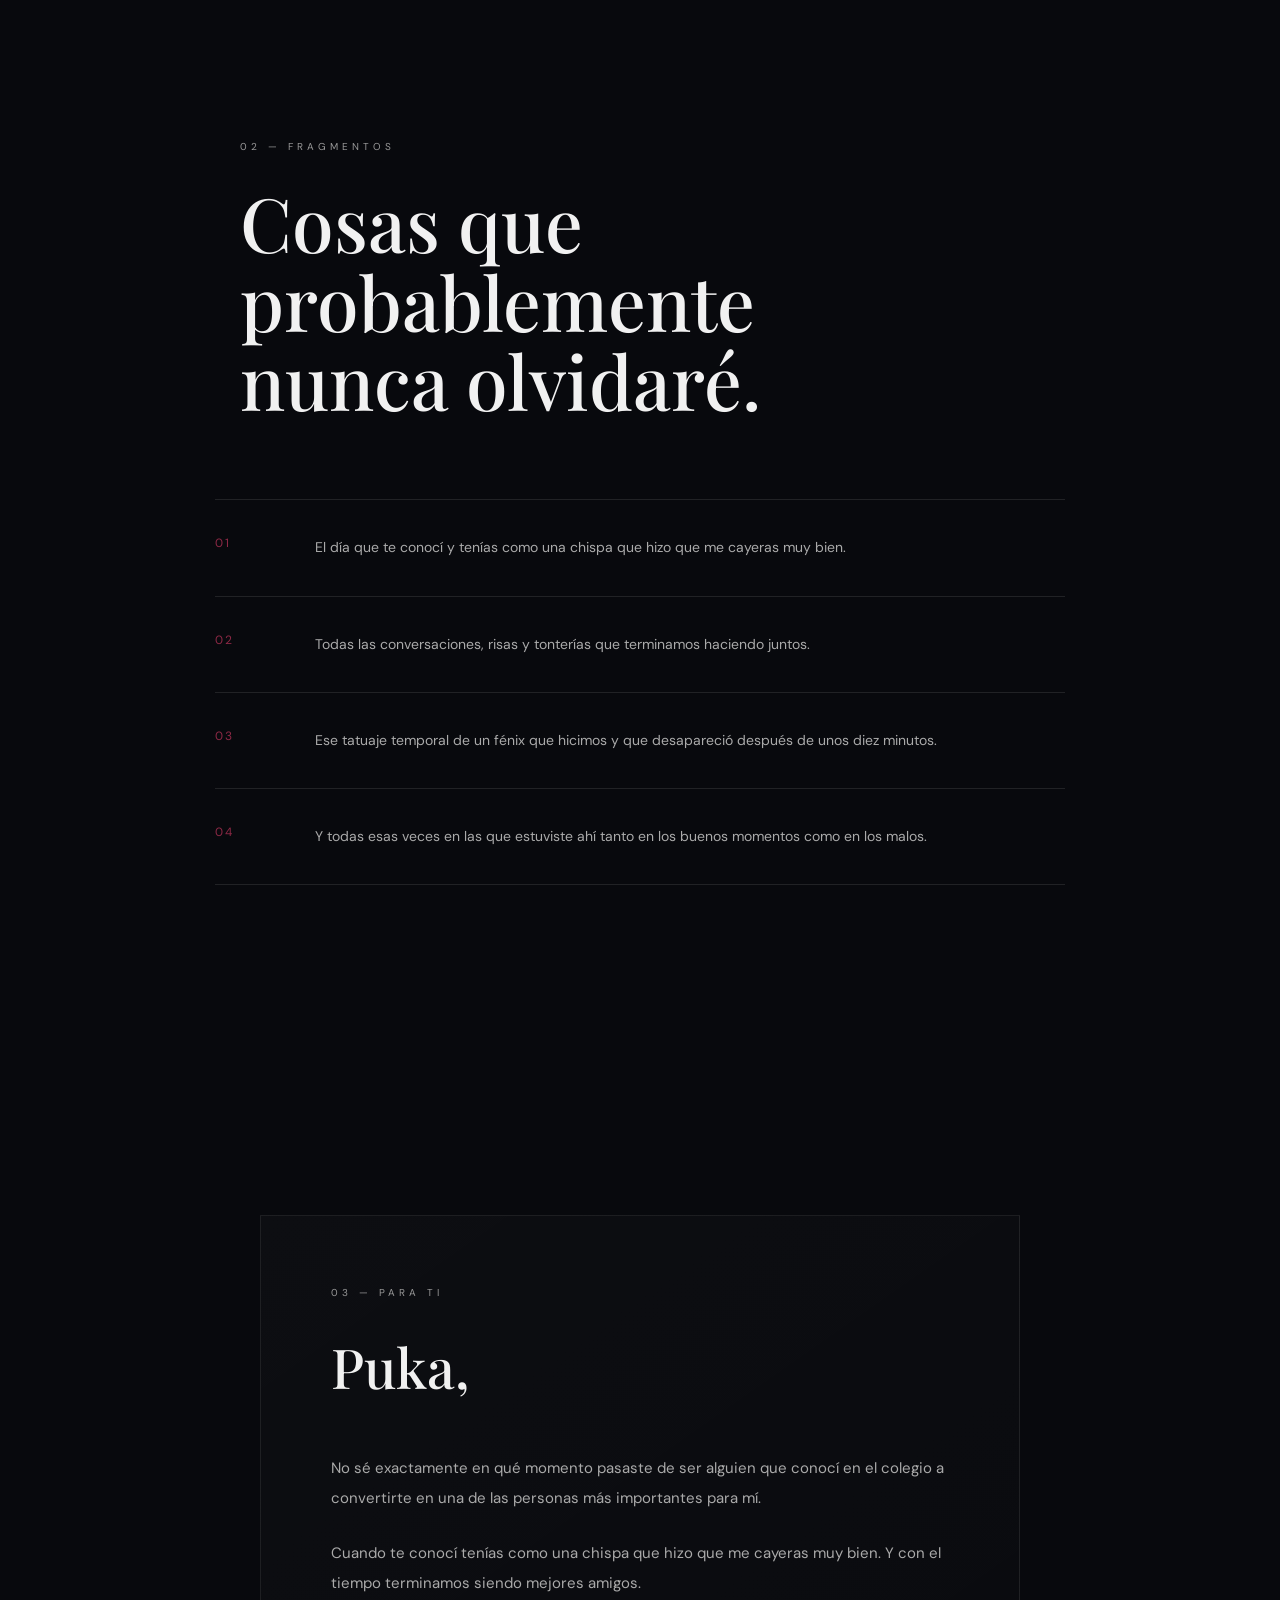
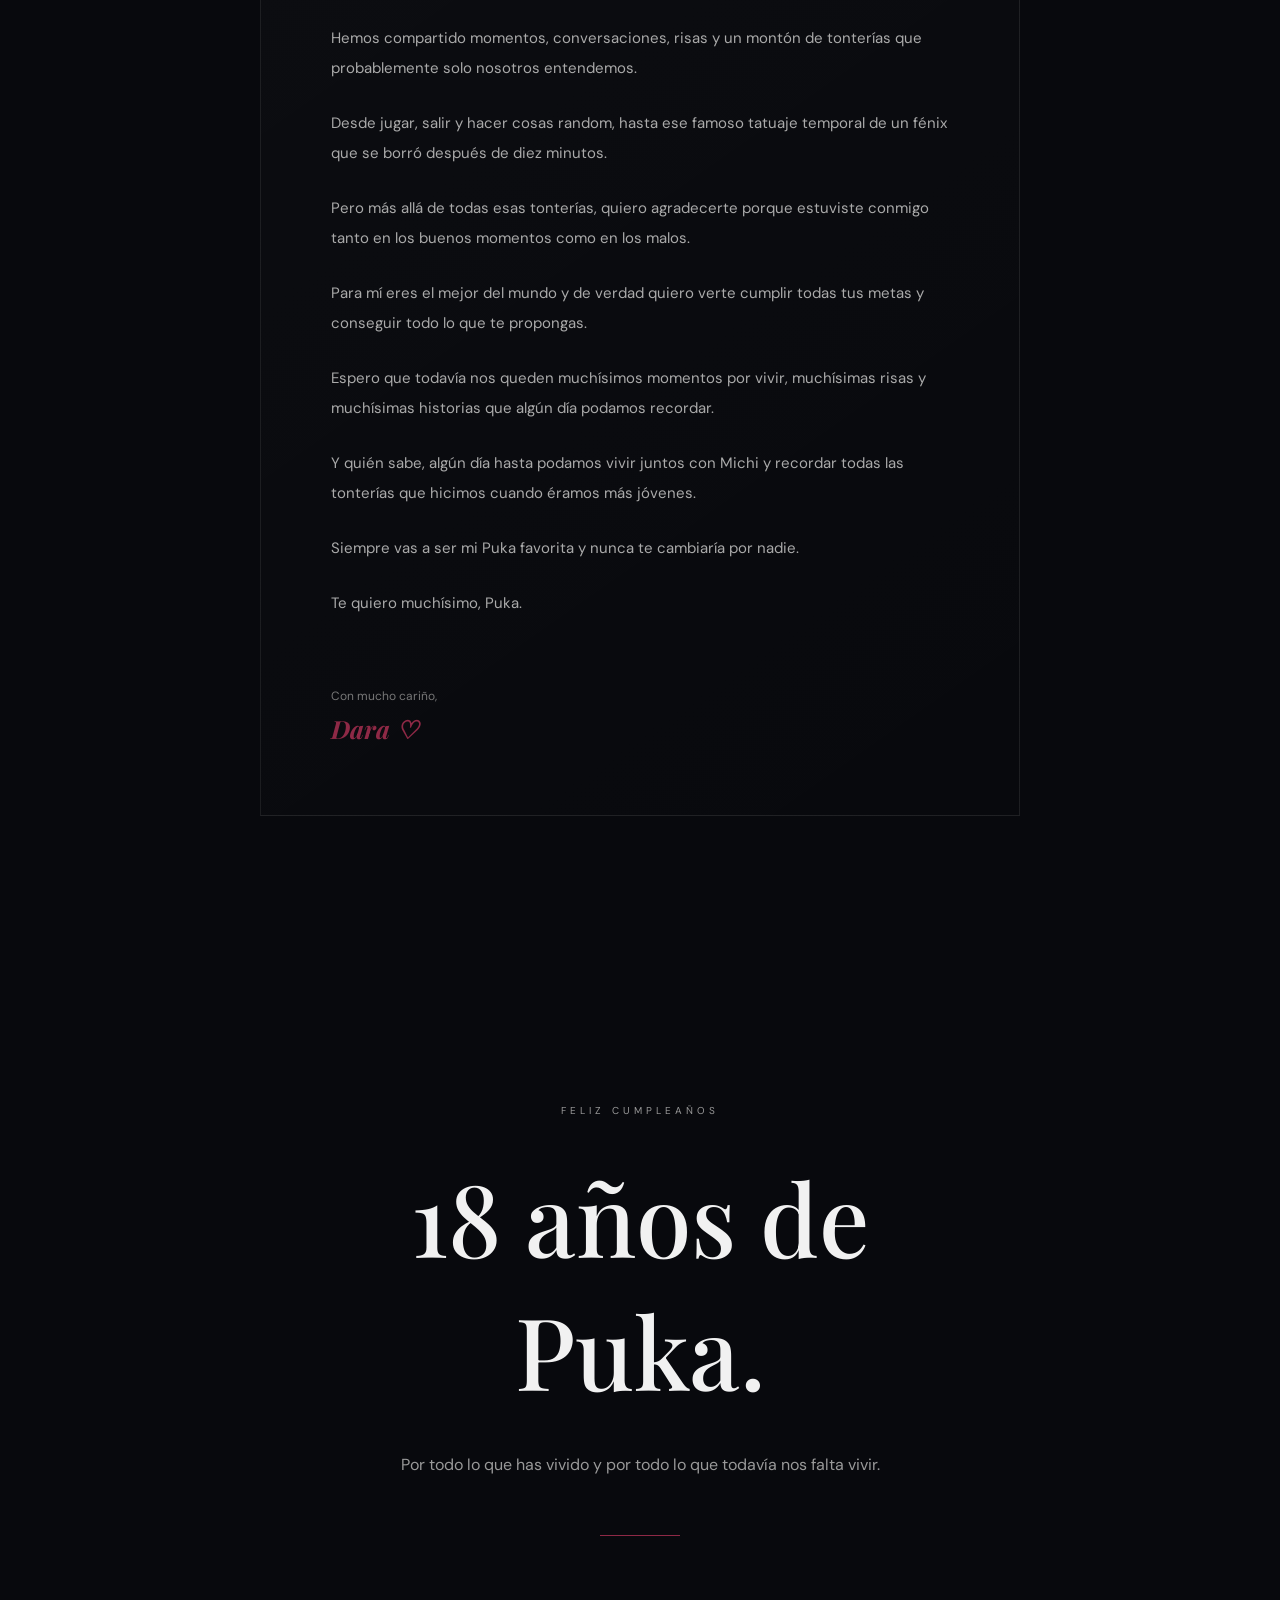
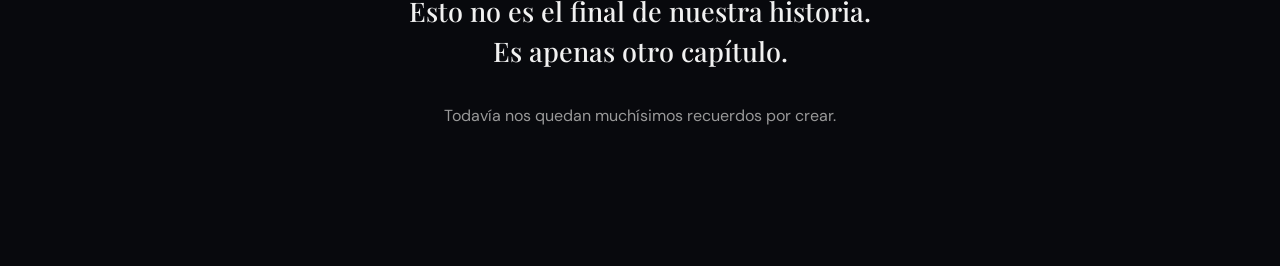
==== commit 0ce1ccac: "Add files via upload" ====
--- a/index.html
+++ b/index.html
@@ -39,7 +39,7 @@
 
                 <h1>
                     Para<br>
-                    <span>Puka</span>
+                    <span>Mi Puka</span>
                 </h1>
 
                 <p class="frase">
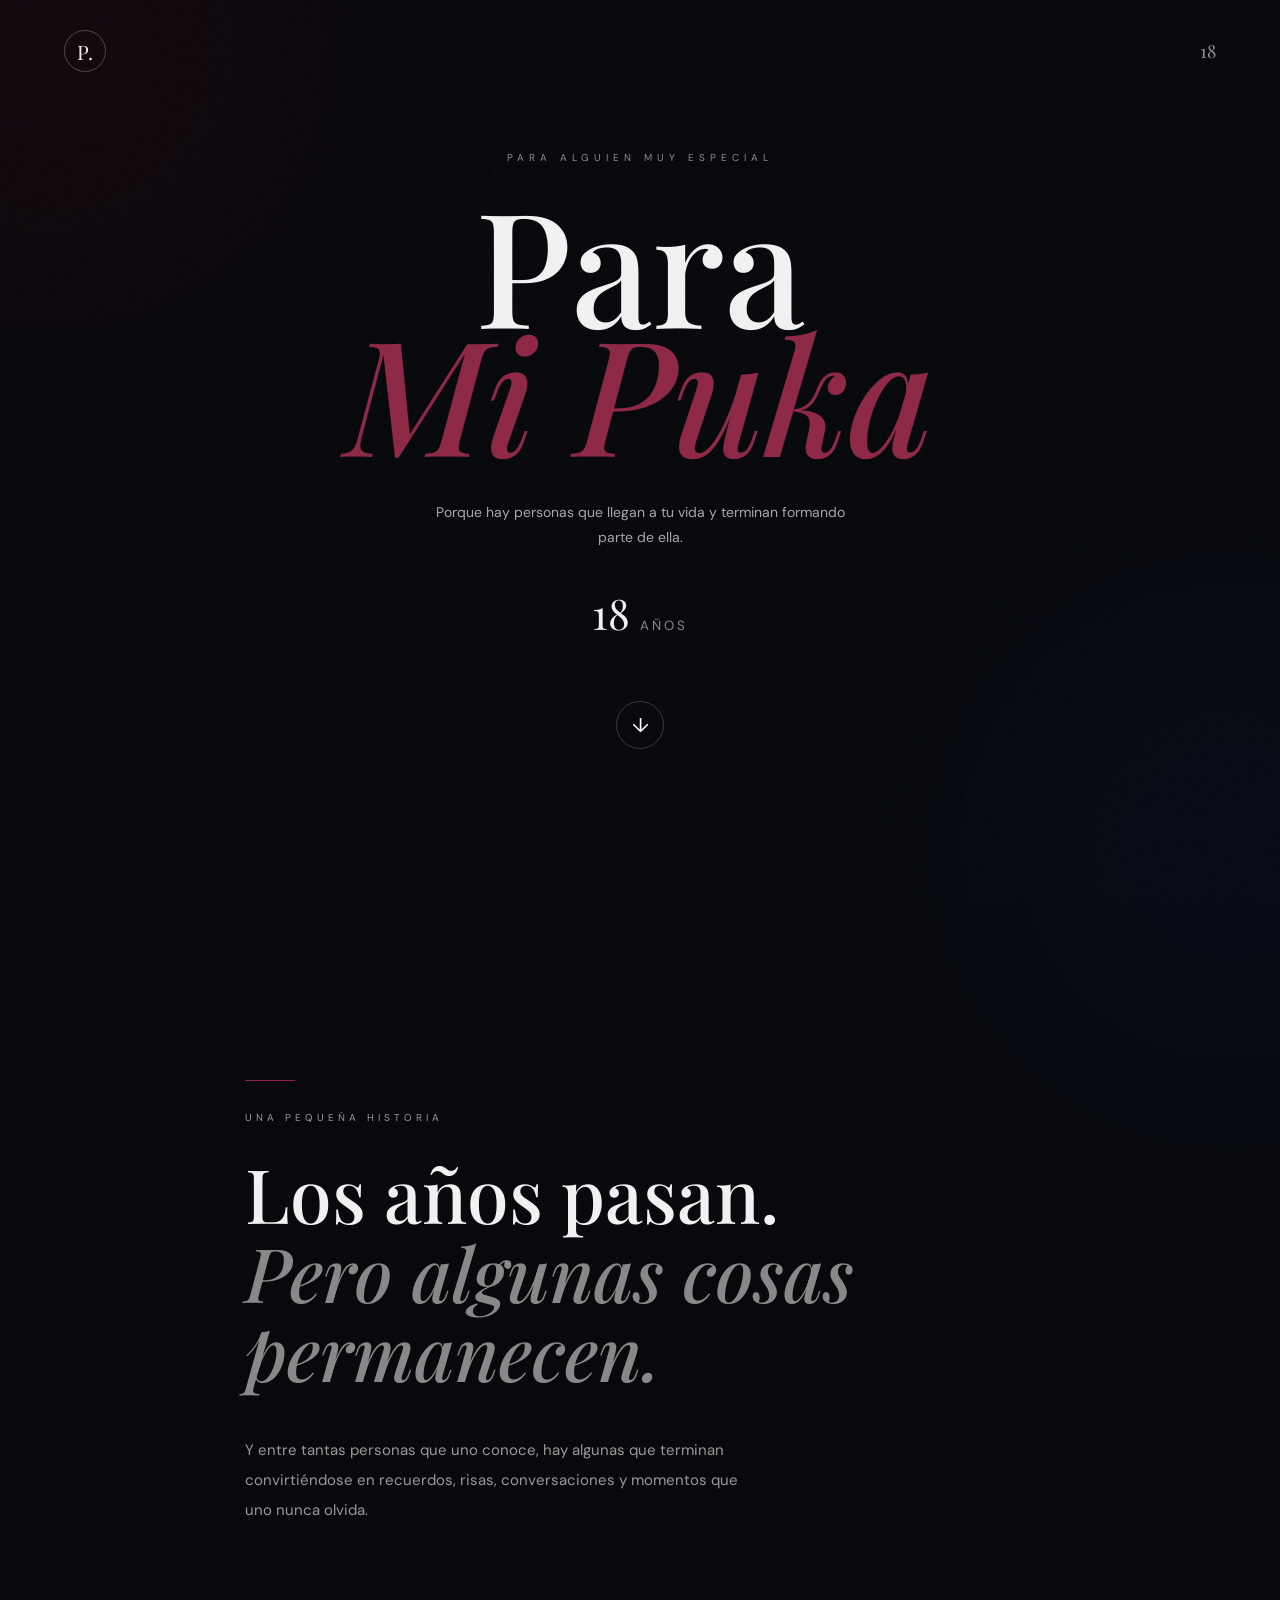
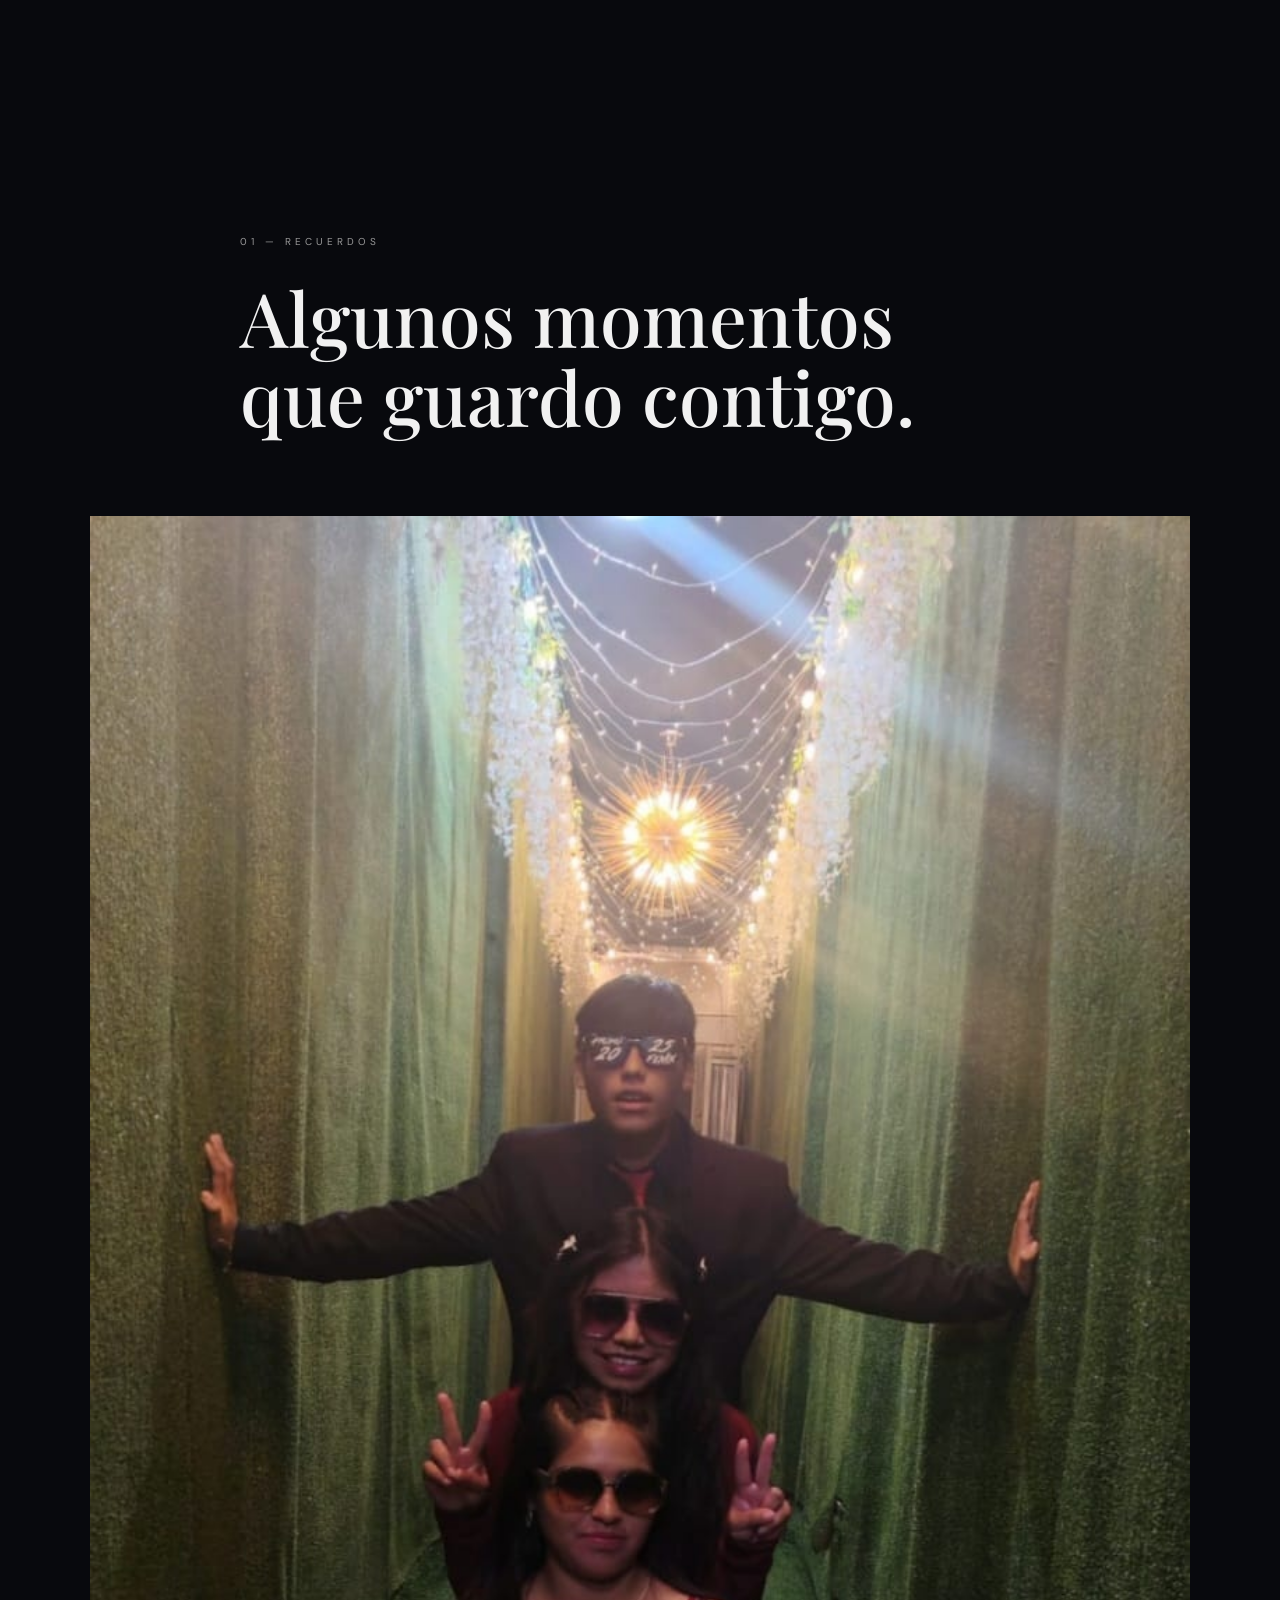
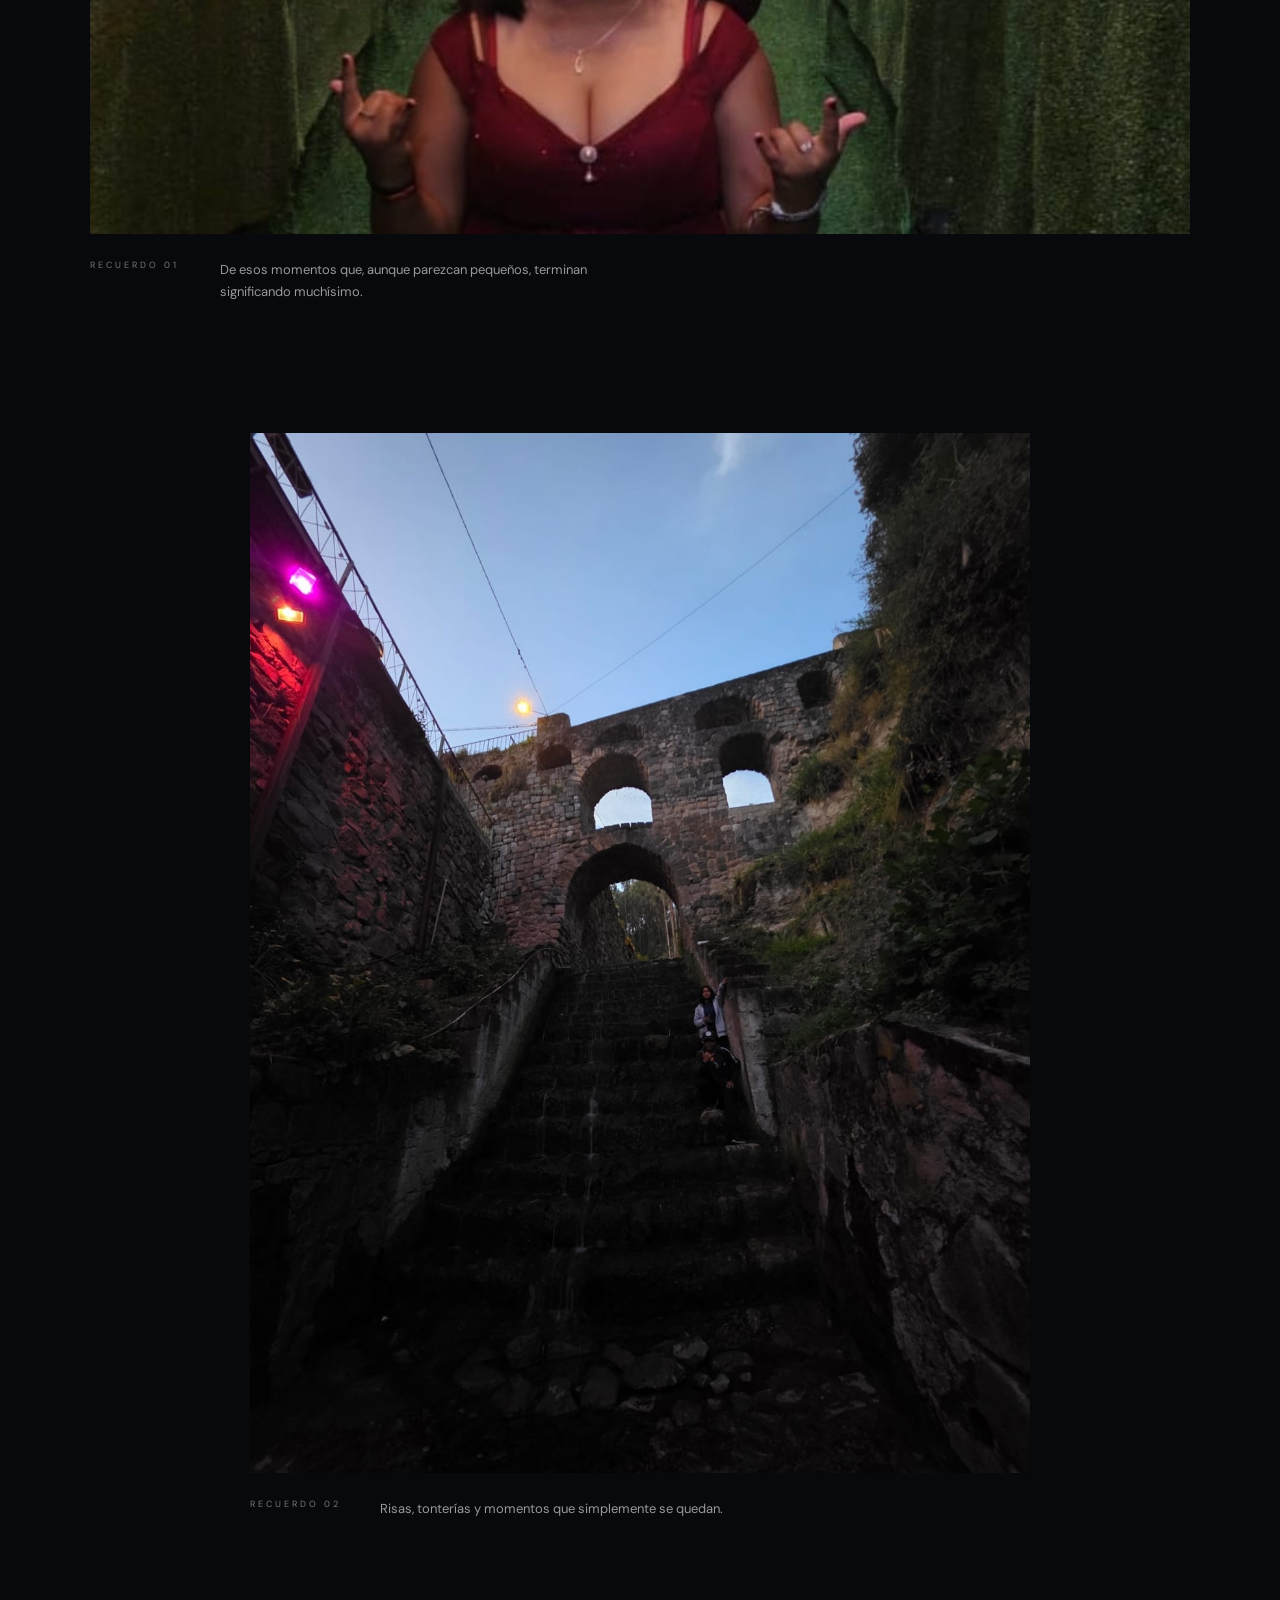
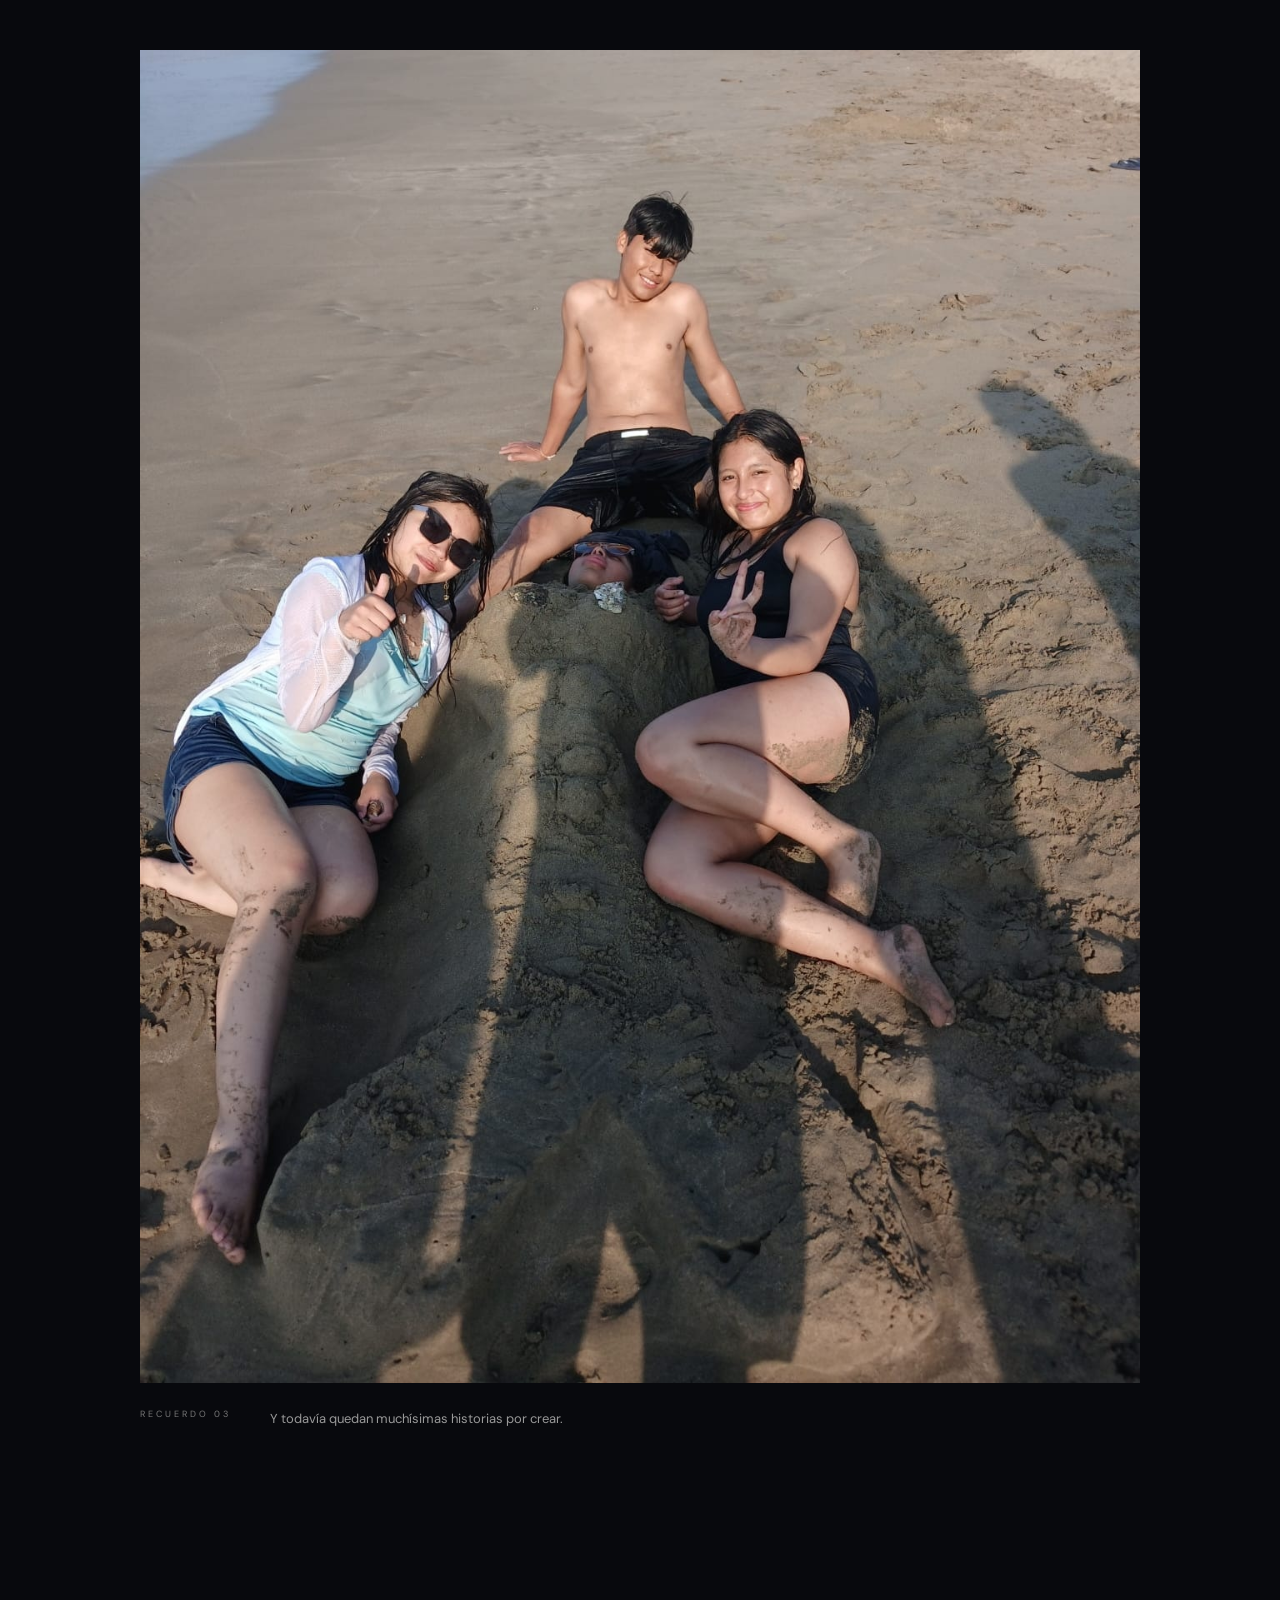
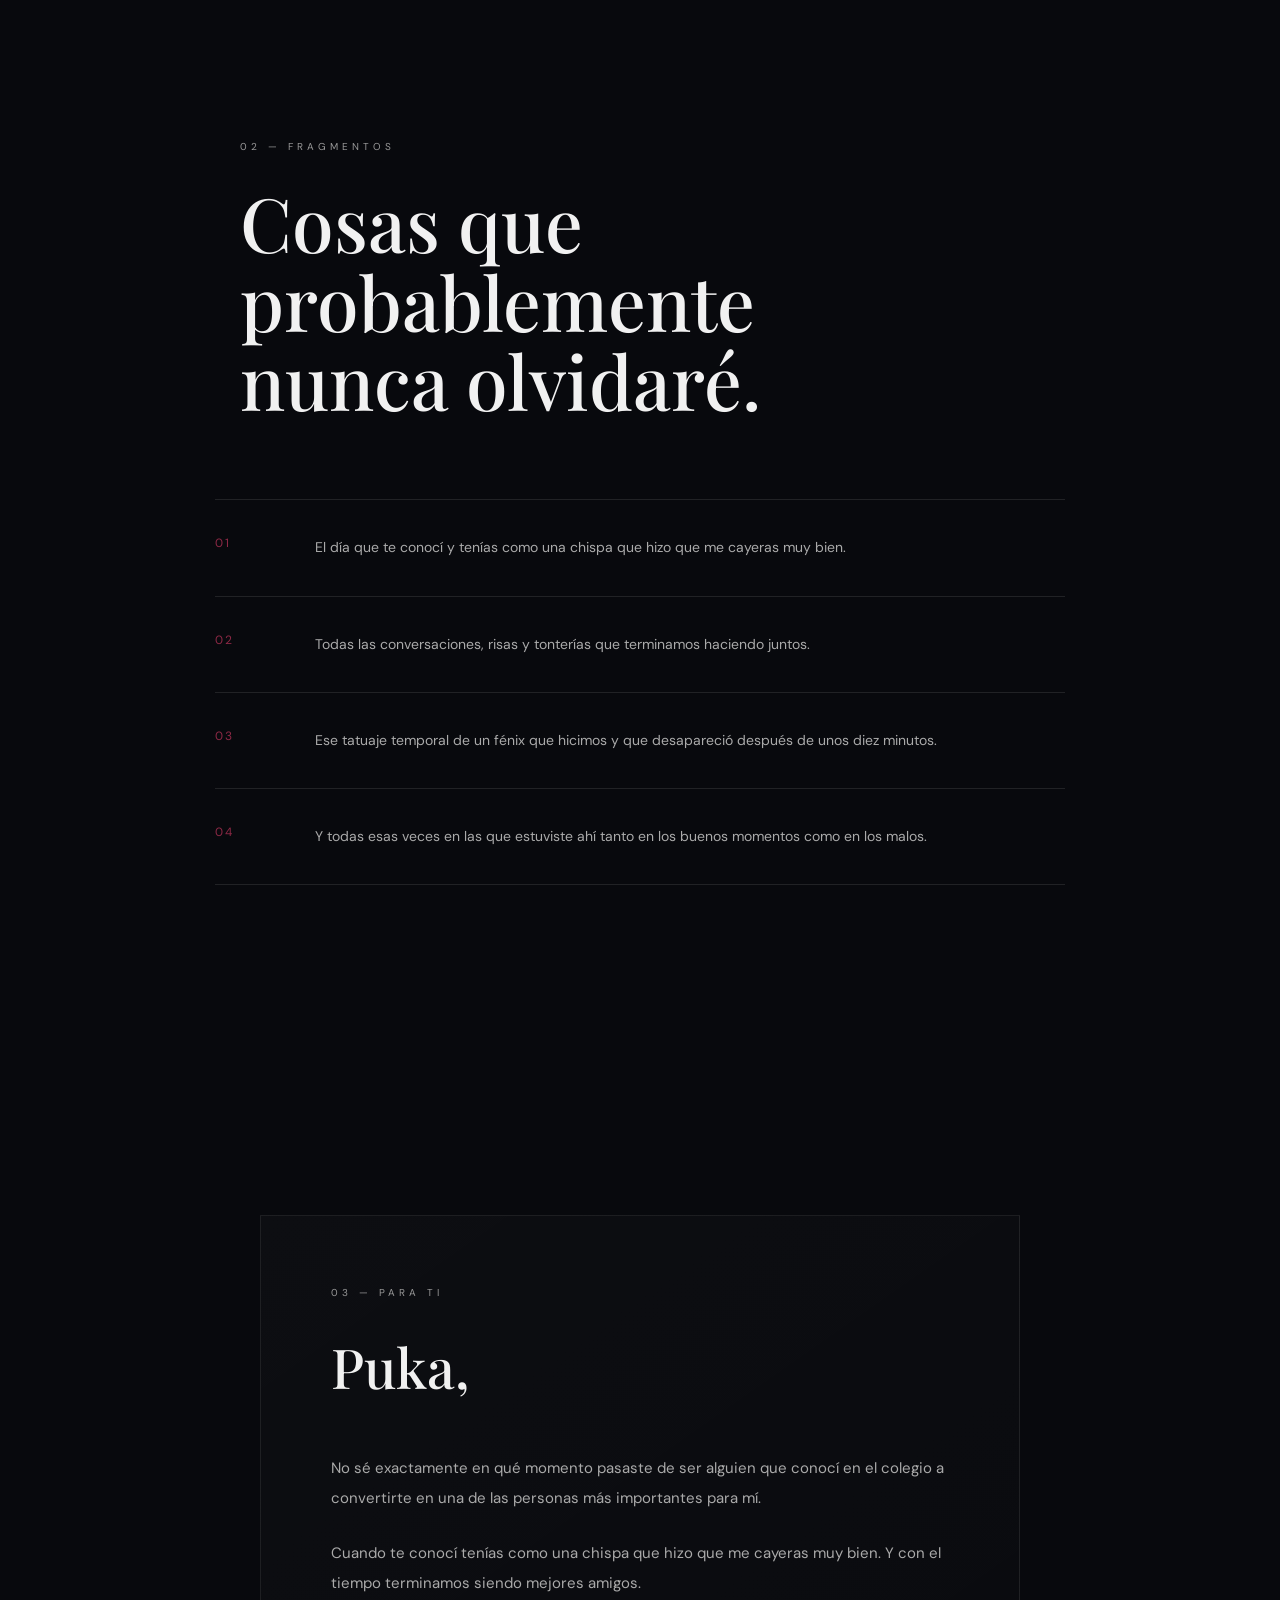
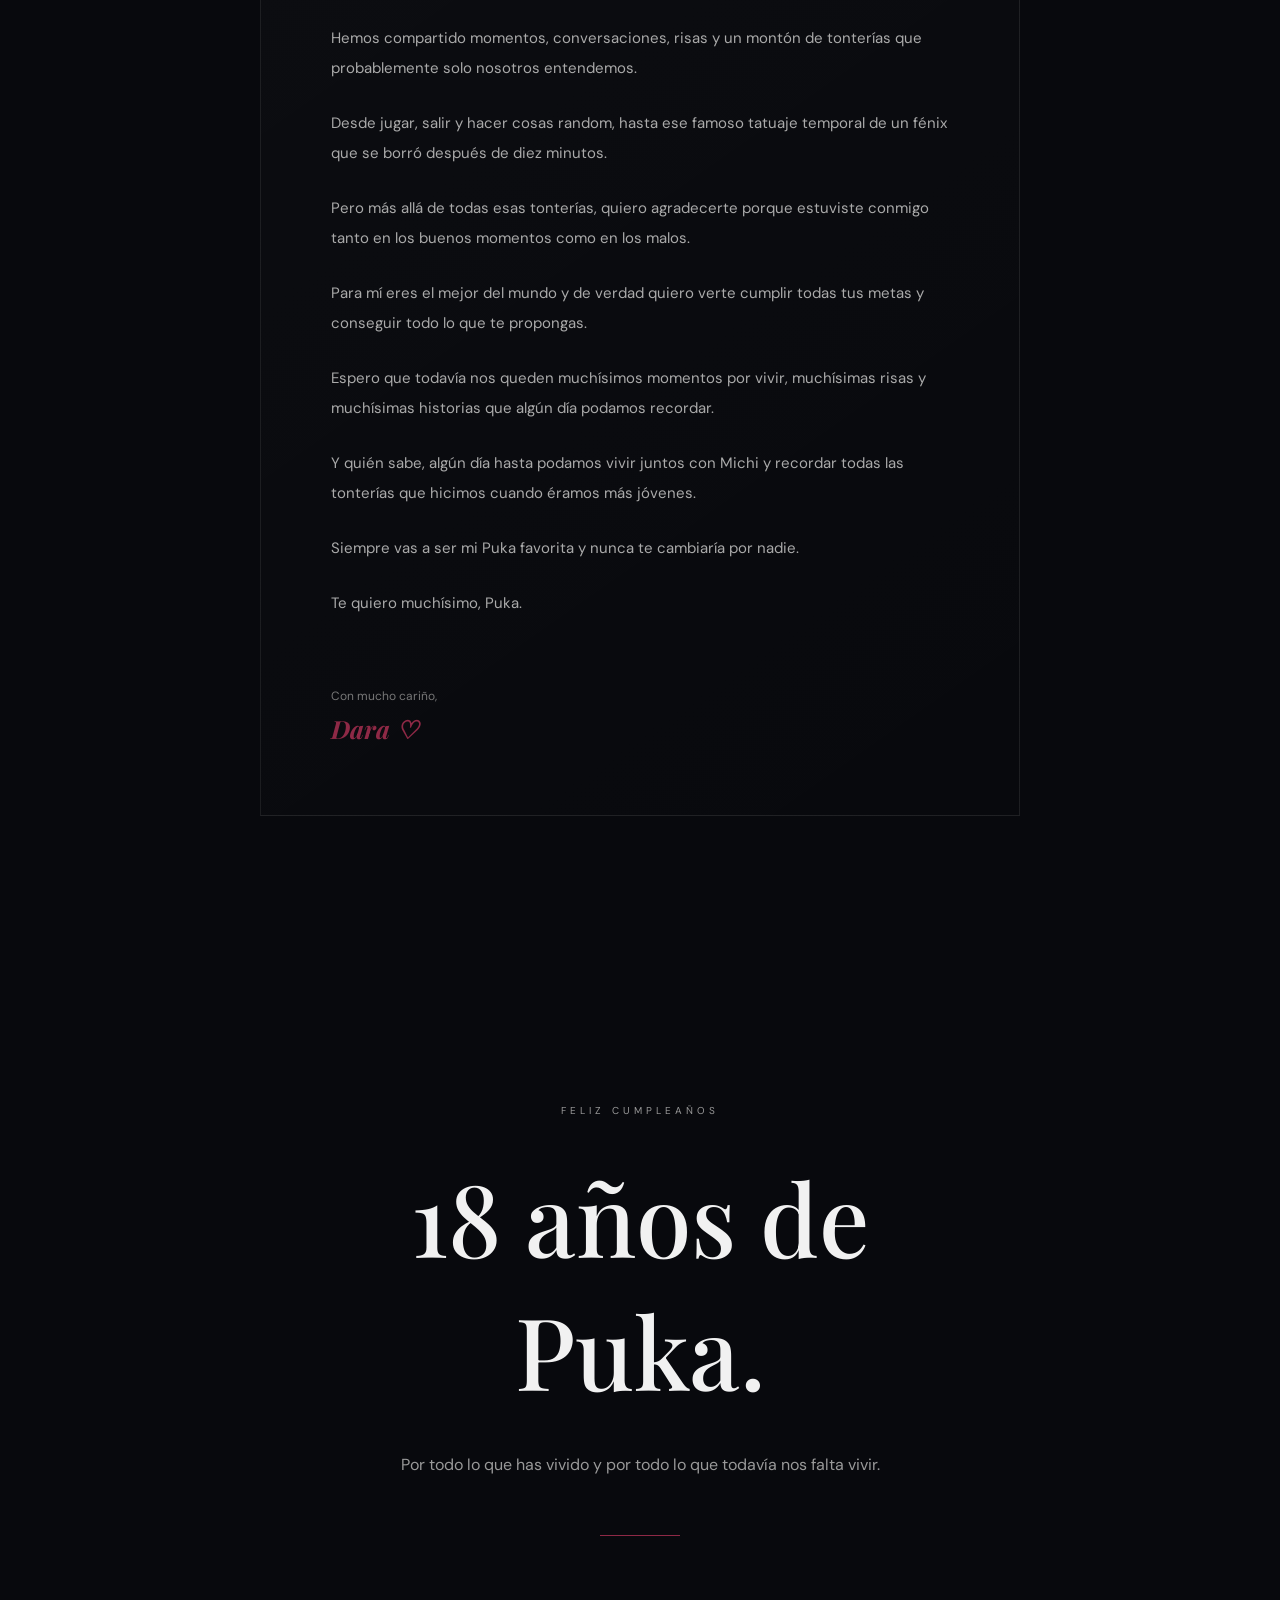
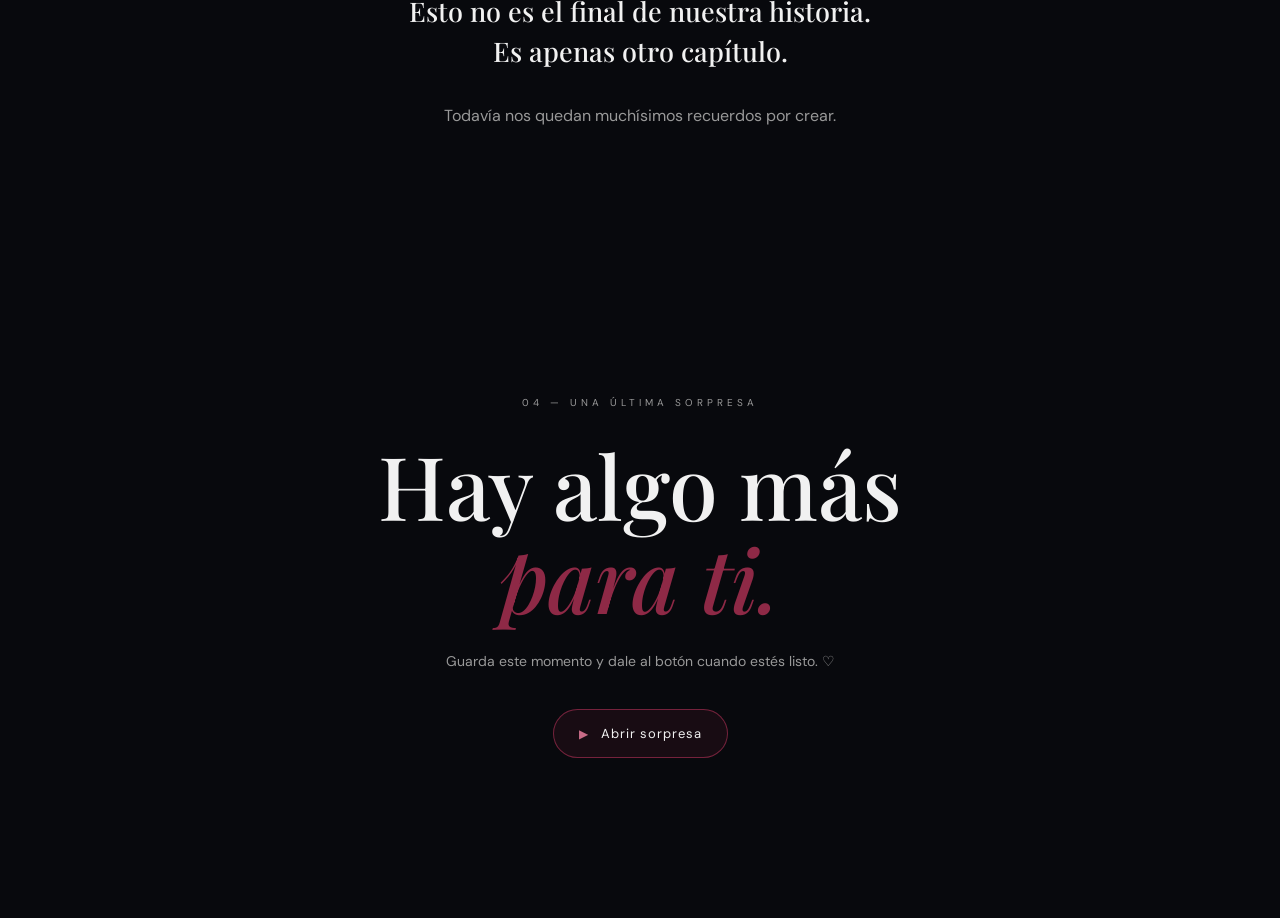
==== commit 3cda46de: "Add files via upload" ====
--- a/index.html
+++ b/index.html
@@ -1,441 +1,211 @@
+
 <!DOCTYPE html>
 <html lang="es">
 <head>
     <meta charset="UTF-8">
     <meta name="viewport" content="width=device-width, initial-scale=1.0">
-
     <title>Para Puka ♡</title>
 
     <link rel="preconnect" href="https://fonts.googleapis.com">
     <link rel="preconnect" href="https://fonts.gstatic.com" crossorigin>
-
     <link href="https://fonts.googleapis.com/css2?family=DM+Sans:wght@300;400;500;600&family=Playfair+Display:ital,wght@0,500;0,600;1,500;1,600&display=swap" rel="stylesheet">
-
     <link rel="stylesheet" href="style.css">
 </head>
 
 <body>
-
-    <!-- DECORACIÓN -->
     <div class="luz luz-1"></div>
     <div class="luz luz-2"></div>
     <div class="grano"></div>
 
-    <!-- ENCABEZADO -->
     <header class="encabezado">
         <div class="logo">P.</div>
         <div class="numero">18</div>
     </header>
 
-
-    <!-- PORTADA -->
     <main>
-
+        <!-- PORTADA -->
         <section class="inicio" id="inicio">
-
             <div class="inicio-contenido">
-
                 <p class="mini-titulo">PARA ALGUIEN MUY ESPECIAL</p>
-
-                <h1>
-                    Para<br>
-                    <span>Mi Puka</span>
-                </h1>
-
+                <h1>Para<br><span>Mi Puka</span></h1>
                 <p class="frase">
                     Porque hay personas que llegan a tu vida
                     y terminan formando parte de ella.
                 </p>
-
                 <div class="edad">
                     <span>18</span>
                     <small>AÑOS</small>
                 </div>
-
-                <button class="flecha" onclick="irARecuerdos()">
-                    ↓
-                </button>
-
-            </div>
-
-        </section>
-
+                <button class="flecha" onclick="irARecuerdos()">↓</button>
+            </div>
+        </section>
 
         <!-- INTRODUCCIÓN -->
         <section class="introduccion">
-
             <div class="linea"></div>
-
             <p class="etiqueta">UNA PEQUEÑA HISTORIA</p>
-
-            <h2>
-                Los años pasan.<br>
-                <i>Pero algunas cosas permanecen.</i>
-            </h2>
-
+            <h2>Los años pasan.<br><i>Pero algunas cosas permanecen.</i></h2>
             <p class="texto-intro">
                 Y entre tantas personas que uno conoce,
                 hay algunas que terminan convirtiéndose
                 en recuerdos, risas, conversaciones y
                 momentos que uno nunca olvida.
             </p>
-
-        </section>
-
+        </section>
 
         <!-- RECUERDOS -->
         <section class="recuerdos" id="recuerdos">
-
             <div class="titulo-seccion">
-
                 <p class="etiqueta">01 — RECUERDOS</p>
-
-                <h2>
-                    Algunos momentos<br>
-                    que guardo contigo.
-                </h2>
-
-            </div>
-
+                <h2>Algunos momentos<br>que guardo contigo.</h2>
+            </div>
 
             <div class="galeria">
-
-
-                <!-- FOTO 1 -->
                 <article class="foto foto-grande">
-
                     <div class="foto-contenedor">
-
-                        <img
-                            src="fotos/foto1.jpg"
-                            alt="Recuerdo con Puka"
-                            onclick="abrirVisor(this)"
-                        >
-
-                        <!-- HOT WHEELS -->
-                        <img
-                            class="hotwheel hotwheel-1"
-                            src="fotos/hotwheels/carrito1.png"
-                            alt=""
-                        >
-
-                    </div>
-
+                        <img src="fotos/foto1.jpg" alt="Recuerdo con Puka" onclick="abrirVisor(this)">
+                        <img class="hotwheel hotwheel-1" src="fotos/hotwheels/carrito1.png" alt="">
+                    </div>
                     <div class="foto-info">
-
                         <span>RECUERDO 01</span>
-
-                        <p>
-                            De esos momentos que,
-                            aunque parezcan pequeños,
-                            terminan significando muchísimo.
-                        </p>
-
-                    </div>
-
+                        <p>De esos momentos que, aunque parezcan pequeños, terminan significando muchísimo.</p>
+                    </div>
                 </article>
 
-
-                <!-- FOTO 2 -->
                 <article class="foto foto-pequena">
-
                     <div class="foto-contenedor">
-
-                        <img
-                            src="fotos/foto2.jpg"
-                            alt="Recuerdo con Puka"
-                            onclick="abrirVisor(this)"
-                        >
-
-                        <!-- HOT WHEELS -->
-                        <img
-                            class="hotwheel hotwheel-2"
-                            src="fotos/hotwheels/carrito2.png"
-                            alt=""
-                        >
-
-                    </div>
-
+                        <img src="fotos/foto2.jpg" alt="Recuerdo con Puka" onclick="abrirVisor(this)">
+                        <img class="hotwheel hotwheel-2" src="fotos/hotwheels/carrito2.png" alt="">
+                    </div>
                     <div class="foto-info">
-
                         <span>RECUERDO 02</span>
-
-                        <p>
-                            Risas, tonterías y momentos
-                            que simplemente se quedan.
-                        </p>
-
-                    </div>
-
+                        <p>Risas, tonterías y momentos que simplemente se quedan.</p>
+                    </div>
                 </article>
 
-
-                <!-- FOTO 3 -->
                 <article class="foto foto-ancha">
-
                     <div class="foto-contenedor">
-
-                        <img
-                            src="fotos/foto3.jpg"
-                            alt="Recuerdo con Puka"
-                            onclick="abrirVisor(this)"
-                        >
-
-                        <!-- HOT WHEELS -->
-                        <img
-                            class="hotwheel hotwheel-3"
-                            src="fotos/hotwheels/carrito3.png"
-                            alt=""
-                        >
-
-                    </div>
-
+                        <img src="fotos/foto3.jpg" alt="Recuerdo con Puka" onclick="abrirVisor(this)">
+                        <img class="hotwheel hotwheel-3" src="fotos/hotwheels/carrito3.png" alt="">
+                    </div>
                     <div class="foto-info">
-
                         <span>RECUERDO 03</span>
-
-                        <p>
-                            Y todavía quedan muchísimas
-                            historias por crear.
-                        </p>
-
-                    </div>
-
+                        <p>Y todavía quedan muchísimas historias por crear.</p>
+                    </div>
                 </article>
-
-            </div>
-
-        </section>
-
+            </div>
+        </section>
 
         <!-- FRAGMENTOS -->
         <section class="fragmentos">
-
             <div class="titulo-seccion">
-
                 <p class="etiqueta">02 — FRAGMENTOS</p>
-
-                <h2>
-                    Cosas que probablemente<br>
-                    nunca olvidaré.
-                </h2>
-
-            </div>
-
+                <h2>Cosas que probablemente<br>nunca olvidaré.</h2>
+            </div>
 
             <div class="lista-recuerdos">
-
-                <div class="recuerdo">
-
+                <div class="recuerdo">
                     <span>01</span>
-
-                    <p>
-                        El día que te conocí y tenías
-                        como una chispa que hizo que
-                        me cayeras muy bien.
-                    </p>
-
-                </div>
-
-
-                <div class="recuerdo">
-
+                    <p>El día que te conocí y tenías como una chispa que hizo que me cayeras muy bien.</p>
+                </div>
+                <div class="recuerdo">
                     <span>02</span>
-
-                    <p>
-                        Todas las conversaciones,
-                        risas y tonterías que terminamos
-                        haciendo juntos.
-                    </p>
-
-                </div>
-
-
-                <div class="recuerdo">
-
+                    <p>Todas las conversaciones, risas y tonterías que terminamos haciendo juntos.</p>
+                </div>
+                <div class="recuerdo">
                     <span>03</span>
-
-                    <p>
-                        Ese tatuaje temporal de un
-                        fénix que hicimos y que desapareció
-                        después de unos diez minutos.
-                    </p>
-
-                </div>
-
-
-                <div class="recuerdo">
-
+                    <p>Ese tatuaje temporal de un fénix que hicimos y que desapareció después de unos diez minutos.</p>
+                </div>
+                <div class="recuerdo">
                     <span>04</span>
-
-                    <p>
-                        Y todas esas veces en las que
-                        estuviste ahí tanto en los buenos
-                        momentos como en los malos.
-                    </p>
-
-                </div>
-
-            </div>
-
-        </section>
-
+                    <p>Y todas esas veces en las que estuviste ahí tanto en los buenos momentos como en los malos.</p>
+                </div>
+            </div>
+        </section>
 
         <!-- CARTA -->
         <section class="carta-seccion">
-
             <div class="carta">
-
                 <p class="etiqueta">03 — PARA TI</p>
-
-                <h2>
-                    Puka,
-                </h2>
+                <h2>Puka,</h2>
 
                 <div class="texto-carta">
-
-                    <p>
-                        No sé exactamente en qué momento
-                        pasaste de ser alguien que conocí
-                        en el colegio a convertirte en una
-                        de las personas más importantes
-                        para mí.
-                    </p>
-
-                    <p>
-                        Cuando te conocí tenías como una
-                        chispa que hizo que me cayeras muy
-                        bien. Y con el tiempo terminamos
-                        siendo mejores amigos.
-                    </p>
-
-                    <p>
-                        Hemos compartido momentos,
-                        conversaciones, risas y un montón
-                        de tonterías que probablemente
-                        solo nosotros entendemos.
-                    </p>
-
-                    <p>
-                        Desde jugar, salir y hacer cosas
-                        random, hasta ese famoso tatuaje
-                        temporal de un fénix que se borró
-                        después de diez minutos.
-                    </p>
-
-                    <p>
-                        Pero más allá de todas esas
-                        tonterías, quiero agradecerte
-                        porque estuviste conmigo tanto
-                        en los buenos momentos como en
-                        los malos.
-                    </p>
-
-                    <p>
-                        Para mí eres el mejor del mundo
-                        y de verdad quiero verte cumplir
-                        todas tus metas y conseguir todo
-                        lo que te propongas.
-                    </p>
-
-                    <p>
-                        Espero que todavía nos queden
-                        muchísimos momentos por vivir,
-                        muchísimas risas y muchísimas
-                        historias que algún día podamos
-                        recordar.
-                    </p>
-
-                    <p>
-                        Y quién sabe, algún día hasta
-                        podamos vivir juntos con Michi
-                        y recordar todas las tonterías
-                        que hicimos cuando éramos más
-                        jóvenes.
-                    </p>
-
-                    <p>
-                        Siempre vas a ser mi Puka favorita
-                        y nunca te cambiaría por nadie.
-                    </p>
-
-                    <p>
-                        Te quiero muchísimo, Puka.
-                    </p>
-
+                    <p>No sé exactamente en qué momento pasaste de ser alguien que conocí en el colegio a convertirte en una de las personas más importantes para mí.</p>
+
+                    <p>Cuando te conocí tenías como una chispa que hizo que me cayeras muy bien. Y con el tiempo terminamos siendo mejores amigos.</p>
+
+                    <p>Hemos compartido momentos, conversaciones, risas y un montón de tonterías que probablemente solo nosotros entendemos.</p>
+
+                    <p>Desde jugar, salir y hacer cosas random, hasta ese famoso tatuaje temporal de un fénix que se borró después de diez minutos.</p>
+
+                    <p>Pero más allá de todas esas tonterías, quiero agradecerte porque estuviste conmigo tanto en los buenos momentos como en los malos.</p>
+
+                    <p>Para mí eres el mejor del mundo y de verdad quiero verte cumplir todas tus metas y conseguir todo lo que te propongas.</p>
+
+                    <p>Espero que todavía nos queden muchísimos momentos por vivir, muchísimas risas y muchísimas historias que algún día podamos recordar.</p>
+
+                    <p>Y quién sabe, algún día hasta podamos vivir juntos con Michi y recordar todas las tonterías que hicimos cuando éramos más jóvenes.</p>
+
+                    <p>Siempre vas a ser mi Puka favorita y nunca te cambiaría por nadie.</p>
+
+                    <p>Te quiero muchísimo, Puka.</p>
                 </div>
 
                 <div class="firma">
-
                     <span>Con mucho cariño,</span>
-
                     <strong>Dara ♡</strong>
-
-                </div>
-
-            </div>
-
-        </section>
-
+                </div>
+            </div>
+        </section>
 
         <!-- FINAL -->
         <section class="final">
-
             <div class="final-contenido">
-
                 <p class="etiqueta">FELIZ CUMPLEAÑOS</p>
-
-                <h2>
-                    18 años de Puka.
-                </h2>
-
-                <p>
-                    Por todo lo que has vivido
-                    y por todo lo que todavía
-                    nos falta vivir.
+                <h2>18 años de Puka.</h2>
+                <p>Por todo lo que has vivido y por todo lo que todavía nos falta vivir.</p>
+                <div class="final-linea"></div>
+                <h3>Esto no es el final de nuestra historia.<br>Es apenas otro capítulo.</h3>
+                <p class="ultimo">Todavía nos quedan muchísimos recuerdos por crear.</p>
+            </div>
+        </section>
+
+        <!-- VIDEO SORPRESA -->
+        <section class="video-sorpresa" id="video-sorpresa">
+            <div class="video-sorpresa-contenido">
+                <p class="etiqueta">04 — UNA ÚLTIMA SORPRESA</p>
+                <h2>Hay algo más<br><i>para ti.</i></h2>
+                <p class="video-descripcion">
+                    Guarda este momento y dale al botón cuando estés listo. ♡
                 </p>
 
-                <div class="final-linea"></div>
-
-                <h3>
-                    Esto no es el final de nuestra historia.
-                    <br>
-                    Es apenas otro capítulo.
-                </h3>
-
-                <p class="ultimo">
-                    Todavía nos quedan muchísimos
-                    recuerdos por crear.
-                </p>
-
-            </div>
-
-        </section>
-
+                <button class="boton-sorpresa" id="botonSorpresa"
+                    type="button" aria-expanded="false" aria-controls="zonaVideo">
+                    <span class="icono-sorpresa" aria-hidden="true">▶</span>
+                    Abrir sorpresa
+                </button>
+
+                <div class="zona-video" id="zonaVideo" hidden>
+                    <div class="marco-video">
+                        <video id="videoSorpresa" controls playsinline preload="metadata">
+                            <source src="video.mp4" type="video/mp4">
+                            Tu navegador no puede reproducir este video.
+                        </video>
+                    </div>
+                    <p class="ayuda-video">
+                        Puedes reproducirlo, pausarlo y activar o silenciar el sonido desde los controles del video.
+                    </p>
+                </div>
+            </div>
+        </section>
     </main>
-
 
     <!-- VISOR DE FOTOS -->
     <div class="visor" id="visor">
-
-        <button
-            class="cerrar-visor"
-            onclick="cerrarVisor()"
-        >
-            ×
-        </button>
-
-        <img
-            id="imagen-visor"
-            src=""
-            alt="Fotografía ampliada"
-        >
-
+        <button class="cerrar-visor" onclick="cerrarVisor()" aria-label="Cerrar foto">×</button>
+        <img id="imagen-visor" src="" alt="Fotografía ampliada">
     </div>
 
-
-    <!-- SCRIPT -->
     <script src="script.js"></script>
-
 </body>
 </html>
--- a/style.css
+++ b/style.css
@@ -1,7 +1,7 @@
-/* =====================================================
+
+/* ========================================
    CONFIGURACIÓN GENERAL
-===================================================== */
-
+======================================== */
 * {
     margin: 0;
     padding: 0;
@@ -19,18 +19,20 @@
     overflow-x: hidden;
 }
 
-
-/* =====================================================
+button {
+    font-family: inherit;
+}
+
+/* ========================================
    FONDO
-===================================================== */
-
+======================================== */
 .luz {
     position: fixed;
     width: 500px;
     height: 500px;
     border-radius: 50%;
     filter: blur(130px);
-    opacity: 0.12;
+    opacity: .12;
     pointer-events: none;
     z-index: -3;
 }
@@ -51,40 +53,33 @@
     position: fixed;
     inset: 0;
     pointer-events: none;
-    opacity: 0.035;
+    opacity: .035;
     z-index: 100;
     background-image: url("data:image/svg+xml,%3Csvg viewBox='0 0 180 180' xmlns='http://www.w3.org/2000/svg'%3E%3Cfilter id='n'%3E%3CfeTurbulence type='fractalNoise' baseFrequency='.9' numOctaves='3' stitchTiles='stitch'/%3E%3C/filter%3E%3Crect width='100%25' height='100%25' filter='url(%23n)' opacity='.4'/%3E%3C/svg%3E");
 }
 
-
-/* =====================================================
+/* ========================================
    ENCABEZADO
-===================================================== */
-
+======================================== */
 .encabezado {
     position: absolute;
     top: 30px;
     left: 5%;
     right: 5%;
-
     display: flex;
     justify-content: space-between;
     align-items: center;
-
     z-index: 20;
 }
 
 .logo {
     width: 42px;
     height: 42px;
-
-    border: 1px solid rgba(255,255,255,0.25);
+    border: 1px solid rgba(255,255,255,.25);
     border-radius: 50%;
-
     display: flex;
     align-items: center;
     justify-content: center;
-
     font-family: "Playfair Display", serif;
     font-size: 20px;
 }
@@ -92,14 +87,12 @@
 .numero {
     font-family: "Playfair Display", serif;
     font-size: 18px;
-    opacity: 0.6;
-}
-
-
-/* =====================================================
+    opacity: .6;
+}
+
+/* ========================================
    ELEMENTOS GENERALES
-===================================================== */
-
+======================================== */
 .etiqueta {
     font-size: 10px;
     letter-spacing: 4px;
@@ -114,20 +107,15 @@
     margin-bottom: 30px;
 }
 
-
-/* =====================================================
+/* ========================================
    PORTADA
-===================================================== */
-
+======================================== */
 .inicio {
     min-height: 100vh;
-
     display: flex;
     align-items: center;
     justify-content: center;
-
     text-align: center;
-
     padding: 100px 20px;
 }
 
@@ -145,7 +133,7 @@
 .inicio h1 {
     font-family: "Playfair Display", serif;
     font-size: clamp(70px, 14vw, 160px);
-    line-height: 0.8;
+    line-height: .8;
     font-weight: 500;
 }
 
@@ -157,7 +145,6 @@
 .frase {
     max-width: 430px;
     margin: 45px auto 35px;
-
     color: #a8a8a8;
     font-size: 14px;
     line-height: 1.8;
@@ -168,7 +155,6 @@
     align-items: baseline;
     justify-content: center;
     gap: 10px;
-
     margin-bottom: 60px;
 }
 
@@ -185,34 +171,26 @@
 .flecha {
     width: 48px;
     height: 48px;
-
-    border: 1px solid rgba(255,255,255,0.2);
+    border: 1px solid rgba(255,255,255,.2);
     border-radius: 50%;
-
     background: transparent;
     color: white;
-
     font-size: 20px;
-
     cursor: pointer;
-
-    transition: 0.3s;
+    transition: .3s;
 }
 
 .flecha:hover {
-    background: rgba(255,255,255,0.08);
+    background: rgba(255,255,255,.08);
     transform: translateY(5px);
 }
 
-
-/* =====================================================
+/* ========================================
    INTRODUCCIÓN
-===================================================== */
-
+======================================== */
 .introduccion {
     max-width: 850px;
     margin: auto;
-
     padding: 180px 30px;
 }
 
@@ -221,7 +199,6 @@
     font-size: clamp(40px, 6vw, 75px);
     font-weight: 500;
     line-height: 1.05;
-
     margin-bottom: 45px;
 }
 
@@ -231,18 +208,14 @@
 
 .texto-intro {
     max-width: 500px;
-
     font-size: 15px;
     line-height: 2;
-
     color: #999;
 }
 
-
-/* =====================================================
-   RECUERDOS
-===================================================== */
-
+/* ========================================
+   SECCIONES
+======================================== */
 .recuerdos {
     padding: 130px 6%;
 }
@@ -259,65 +232,39 @@
     line-height: 1.05;
 }
 
-
-/* =====================================================
-   GALERÍA
-===================================================== */
-
+/* ========================================
+   GALERÍA Y FOTOGRAFÍAS
+======================================== */
 .galeria {
     max-width: 1100px;
     margin: auto;
-
     display: flex;
     flex-direction: column;
     gap: 130px;
 }
 
-
-/* =====================================================
-   FOTOS
-===================================================== */
-
 .foto {
     position: relative;
 }
 
 .foto-contenedor {
     position: relative;
-
     display: flex;
     justify-content: center;
     align-items: center;
-
     width: 100%;
-
     overflow: visible;
 }
 
 .foto img:not(.hotwheel) {
     display: block;
-
     width: 100%;
     height: auto;
-
     object-fit: contain;
-
     background: #08090d;
-
     cursor: zoom-in;
-
-    transition:
-        transform 0.5s ease,
-        filter 0.5s ease;
-}
-
-
-/*
-   IMPORTANTE:
-   Las imágenes ahora mantienen
-   completamente su proporción.
-   No se recortan.
-*/
+    transition: transform .5s ease, filter .5s ease;
+}
 
 .foto-grande img:not(.hotwheel) {
     max-width: 100%;
@@ -336,20 +283,13 @@
 }
 
 .foto img:not(.hotwheel):hover {
-    transform: scale(1.01);
     filter: brightness(1.08);
 }
-
-
-/* =====================================================
-   INFORMACIÓN DE LAS FOTOS
-===================================================== */
 
 .foto-info {
     display: flex;
     align-items: flex-start;
     gap: 30px;
-
     margin-top: 25px;
 }
 
@@ -357,7 +297,6 @@
     font-size: 9px;
     letter-spacing: 3px;
     color: #777;
-
     min-width: 100px;
 }
 
@@ -368,84 +307,49 @@
     max-width: 400px;
 }
 
-
-/* =====================================================
-   HOT WHEELS
-===================================================== */
-
+/* ========================================
+   CARRITOS HOT WHEELS
+======================================== */
 .hotwheel {
     position: absolute;
-
     width: 90px;
     height: auto !important;
-
     z-index: 5;
-
     pointer-events: none;
-
-    filter:
-        drop-shadow(0 12px 10px rgba(0,0,0,0.7));
-
+    filter: drop-shadow(0 12px 10px rgba(0,0,0,.7));
     animation: carritoFlotando 4s ease-in-out infinite;
 }
-
-
-/* CARRO 1 */
 
 .hotwheel-1 {
     right: -35px;
     top: 8%;
-
     transform: rotate(8deg);
 }
-
-
-/* CARRO 2 */
 
 .hotwheel-2 {
     left: -35px;
     bottom: 8%;
-
     width: 80px;
-
     transform: rotate(-10deg);
-
     animation-delay: 1s;
 }
-
-
-/* CARRO 3 */
 
 .hotwheel-3 {
     right: -30px;
     bottom: 5%;
-
     width: 85px;
-
     transform: rotate(6deg);
-
     animation-delay: 2s;
 }
 
-
 @keyframes carritoFlotando {
-
-    0%,
-    100% {
-        margin-top: 0;
-    }
-
-    50% {
-        margin-top: -8px;
-    }
-
-}
-
-
-/* =====================================================
+    0%, 100% { margin-top: 0; }
+    50% { margin-top: -8px; }
+}
+
+/* ========================================
    FRAGMENTOS
-===================================================== */
-
+======================================== */
 .fragmentos {
     padding: 180px 6%;
 }
@@ -453,19 +357,15 @@
 .lista-recuerdos {
     max-width: 850px;
     margin: auto;
-
-    border-top: 1px solid rgba(255,255,255,0.1);
+    border-top: 1px solid rgba(255,255,255,.1);
 }
 
 .recuerdo {
     display: grid;
     grid-template-columns: 70px 1fr;
-
     gap: 30px;
-
     padding: 35px 0;
-
-    border-bottom: 1px solid rgba(255,255,255,0.1);
+    border-bottom: 1px solid rgba(255,255,255,.1);
 }
 
 .recuerdo span {
@@ -480,11 +380,9 @@
     font-size: 14px;
 }
 
-
-/* =====================================================
+/* ========================================
    CARTA
-===================================================== */
-
+======================================== */
 .carta-seccion {
     padding: 150px 20px;
 }
@@ -492,42 +390,33 @@
 .carta {
     max-width: 760px;
     margin: auto;
-
     padding: 70px;
-
-    border: 1px solid rgba(255,255,255,0.08);
-
-    background:
-        linear-gradient(
-            145deg,
-            rgba(255,255,255,0.025),
-            rgba(255,255,255,0.005)
-        );
+    border: 1px solid rgba(255,255,255,.08);
+    background: linear-gradient(
+        145deg,
+        rgba(255,255,255,.025),
+        rgba(255,255,255,.005)
+    );
 }
 
 .carta h2 {
     font-family: "Playfair Display", serif;
     font-size: 55px;
     font-weight: 500;
-
     margin-bottom: 50px;
 }
 
 .texto-carta p {
     color: #aaa;
-
     font-size: 15px;
     line-height: 2;
-
     margin-bottom: 25px;
 }
 
 .firma {
     margin-top: 70px;
-
     display: flex;
     flex-direction: column;
-
     gap: 8px;
 }
 
@@ -540,24 +429,18 @@
     font-family: "Playfair Display", serif;
     font-size: 25px;
     font-style: italic;
-
     color: #8e2946;
 }
 
-
-/* =====================================================
+/* ========================================
    FINAL
-===================================================== */
-
+======================================== */
 .final {
     min-height: 100vh;
-
     display: flex;
     align-items: center;
     justify-content: center;
-
     text-align: center;
-
     padding: 100px 20px;
 }
 
@@ -568,9 +451,7 @@
 .final h2 {
     font-family: "Playfair Display", serif;
     font-size: clamp(50px, 8vw, 100px);
-
     font-weight: 500;
-
     margin-bottom: 35px;
 }
 
@@ -582,18 +463,14 @@
 .final-linea {
     width: 80px;
     height: 1px;
-
     background: #8e2946;
-
     margin: 55px auto;
 }
 
 .final h3 {
     font-family: "Playfair Display", serif;
-
     font-size: 27px;
     line-height: 1.5;
-
     font-weight: 500;
 }
 
@@ -601,23 +478,17 @@
     margin-top: 30px;
 }
 
-
-/* =====================================================
-   VISOR
-===================================================== */
-
+/* ========================================
+   VISOR DE FOTOS
+======================================== */
 .visor {
     position: fixed;
     inset: 0;
-
-    background: rgba(0,0,0,0.94);
-
+    background: rgba(0,0,0,.94);
     display: none;
     align-items: center;
     justify-content: center;
-
     padding: 40px;
-
     z-index: 1000;
 }
 
@@ -628,44 +499,169 @@
 .visor img {
     max-width: 92vw;
     max-height: 90vh;
-
     width: auto;
     height: auto;
-
     object-fit: contain;
 }
 
 .cerrar-visor {
     position: absolute;
-
     top: 25px;
     right: 35px;
-
     border: none;
     background: transparent;
-
     color: white;
-
     font-size: 42px;
-
     cursor: pointer;
-
-    opacity: 0.7;
-
-    transition: 0.3s;
+    opacity: .7;
+    transition: .3s;
 }
 
 .cerrar-visor:hover {
     opacity: 1;
 }
 
-
-/* =====================================================
-   RESPONSIVE — CELULAR
-===================================================== */
-
+/* ========================================
+   VIDEO SORPRESA
+======================================== */
+.video-sorpresa {
+    padding: 130px 20px 160px;
+    text-align: center;
+    position: relative;
+}
+
+.video-sorpresa-contenido {
+    max-width: 850px;
+    margin: 0 auto;
+}
+
+.video-sorpresa h2 {
+    font-family: "Playfair Display", serif;
+    font-size: clamp(48px, 8vw, 88px);
+    font-weight: 500;
+    line-height: 1.05;
+    margin-bottom: 25px;
+}
+
+.video-sorpresa h2 i {
+    color: #8e2946;
+}
+
+.video-descripcion,
+.ayuda-video {
+    color: #999;
+    font-size: 14px;
+    line-height: 1.8;
+}
+
+.video-descripcion {
+    margin: 0 auto 35px;
+    max-width: 460px;
+}
+
+.boton-sorpresa {
+    display: inline-flex;
+    align-items: center;
+    justify-content: center;
+    gap: 12px;
+    padding: 15px 25px;
+    border: 1px solid rgba(142,41,70,.8);
+    border-radius: 999px;
+    background: rgba(142,41,70,.12);
+    color: #f1f1f1;
+    font-family: "DM Sans", sans-serif;
+    font-size: 13px;
+    letter-spacing: 1px;
+    cursor: pointer;
+    transition: background .3s, transform .3s, border-color .3s;
+}
+
+.boton-sorpresa:hover {
+    background: rgba(142,41,70,.3);
+    border-color: #8e2946;
+    transform: translateY(-3px);
+}
+
+.icono-sorpresa {
+    color: #c86b87;
+    font-size: 12px;
+}
+
+.zona-video {
+    margin: 45px auto 0;
+    animation: aparecerVideo .6s ease both;
+}
+
+.zona-video[hidden] {
+    display: none;
+}
+
+.marco-video {
+    padding: 10px;
+    border: 1px solid rgba(142,41,70,.55);
+    border-radius: 16px;
+    background: linear-gradient(
+        145deg,
+        rgba(142,41,70,.13),
+        rgba(255,255,255,.015)
+    );
+    box-shadow: 0 25px 80px rgba(0,0,0,.35);
+    overflow: hidden;
+}
+
+.marco-video video {
+    display: block;
+    width: 100%;
+    max-height: 75vh;
+    border-radius: 9px;
+    background: #000;
+}
+
+.ayuda-video {
+    margin: 18px auto 0;
+    max-width: 600px;
+    font-size: 12px;
+}
+
+@keyframes aparecerVideo {
+    from {
+        opacity: 0;
+        transform: translateY(18px);
+    }
+    to {
+        opacity: 1;
+        transform: translateY(0);
+    }
+}
+
+/* ========================================
+   ANIMACIÓN AL DESPLAZARSE
+======================================== */
+.introduccion,
+.recuerdos,
+.fragmentos,
+.carta-seccion,
+.final,
+.video-sorpresa {
+    opacity: 0;
+    transform: translateY(20px);
+    transition: opacity .8s ease, transform .8s ease;
+}
+
+.introduccion.visible,
+.recuerdos.visible,
+.fragmentos.visible,
+.carta-seccion.visible,
+.final.visible,
+.video-sorpresa.visible {
+    opacity: 1;
+    transform: translateY(0);
+}
+
+/* ========================================
+   ADAPTACIÓN PARA CELULARES
+======================================== */
 @media (max-width: 700px) {
-
     .encabezado {
         top: 20px;
         left: 6%;
@@ -746,15 +742,25 @@
         font-size: 22px;
     }
 
-}
-
-
-/* =====================================================
-   CELULARES MUY PEQUEÑOS
-===================================================== */
+    .video-sorpresa {
+        padding: 100px 18px 120px;
+    }
+
+    .marco-video {
+        padding: 5px;
+        border-radius: 10px;
+    }
+
+    .marco-video video {
+        border-radius: 6px;
+    }
+
+    .boton-sorpresa {
+        max-width: 100%;
+    }
+}
 
 @media (max-width: 400px) {
-
     .inicio h1 {
         font-size: 65px;
     }
@@ -763,13 +769,8 @@
         width: 100%;
     }
 
-    .titulo-seccion h2 {
-        font-size: 40px;
-    }
-
+    .titulo-seccion h2,
     .introduccion h2 {
         font-size: 40px;
     }
-
-}
-
+}
